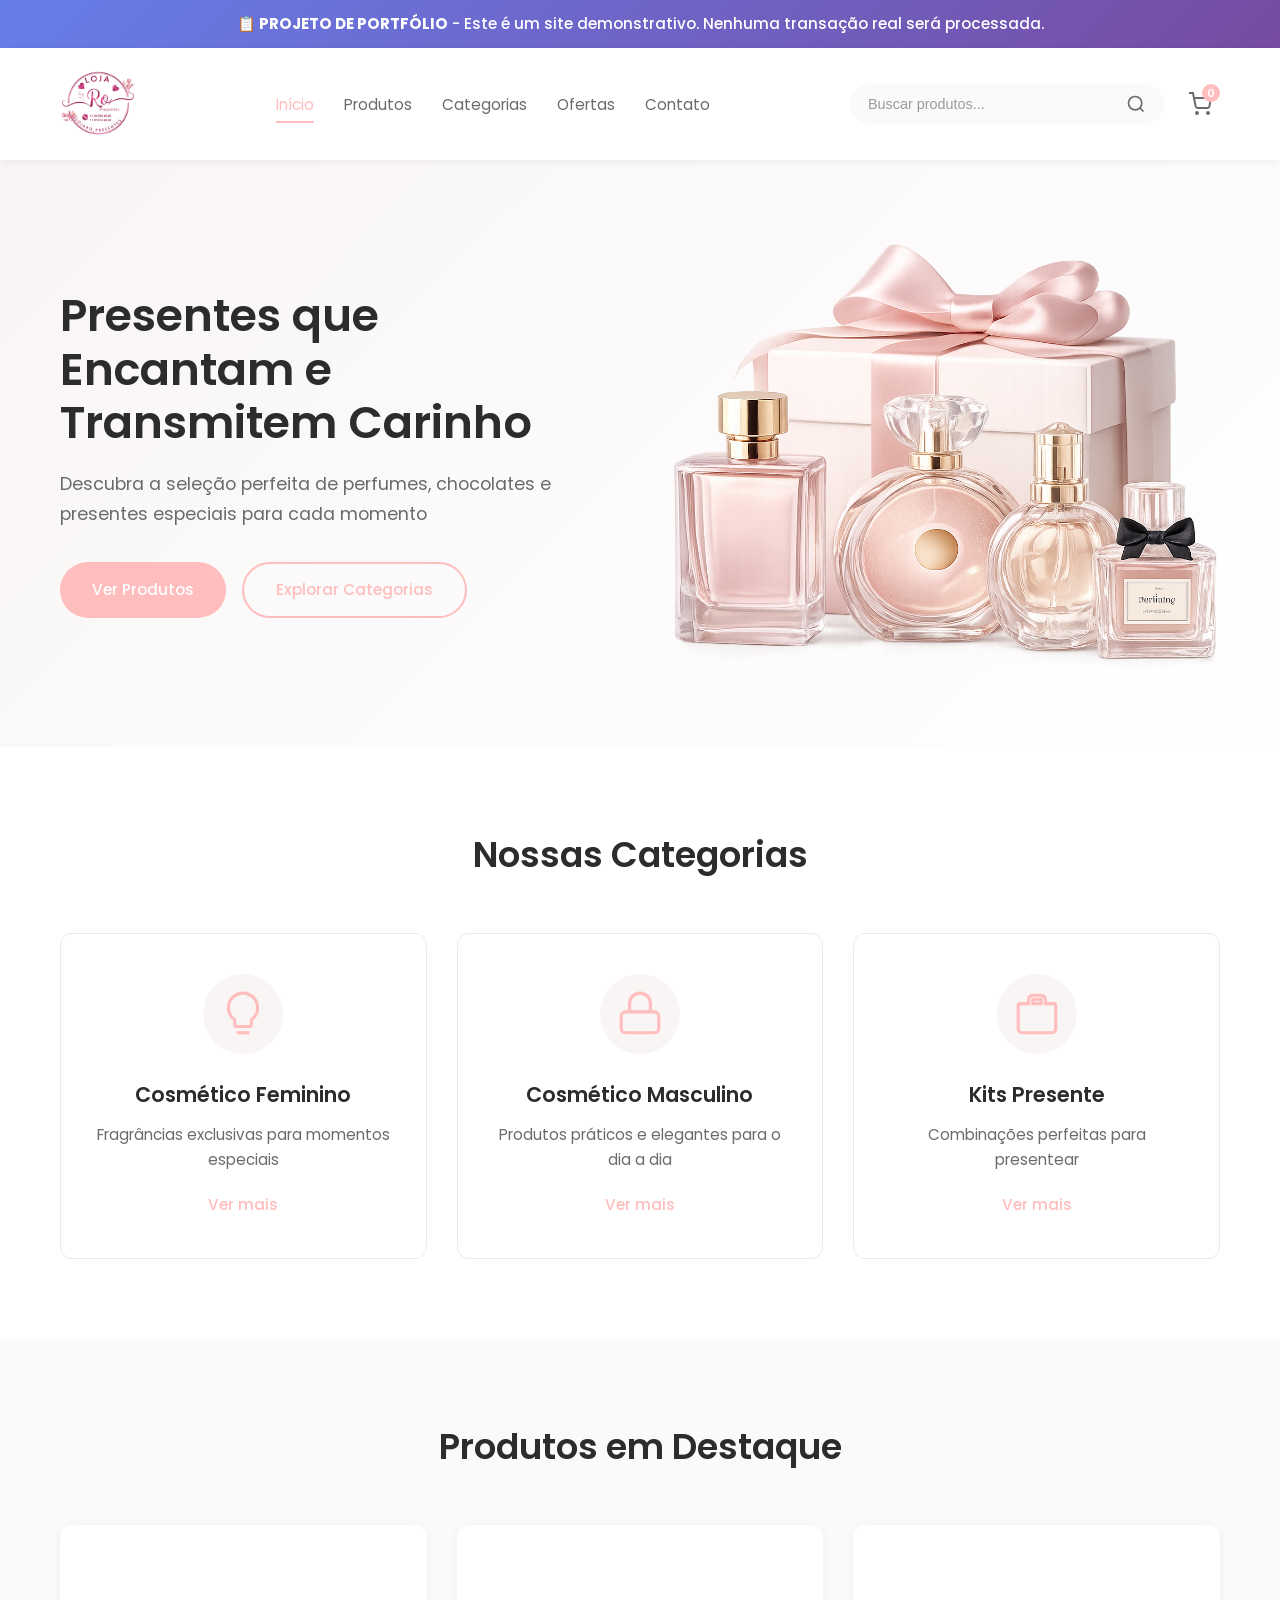
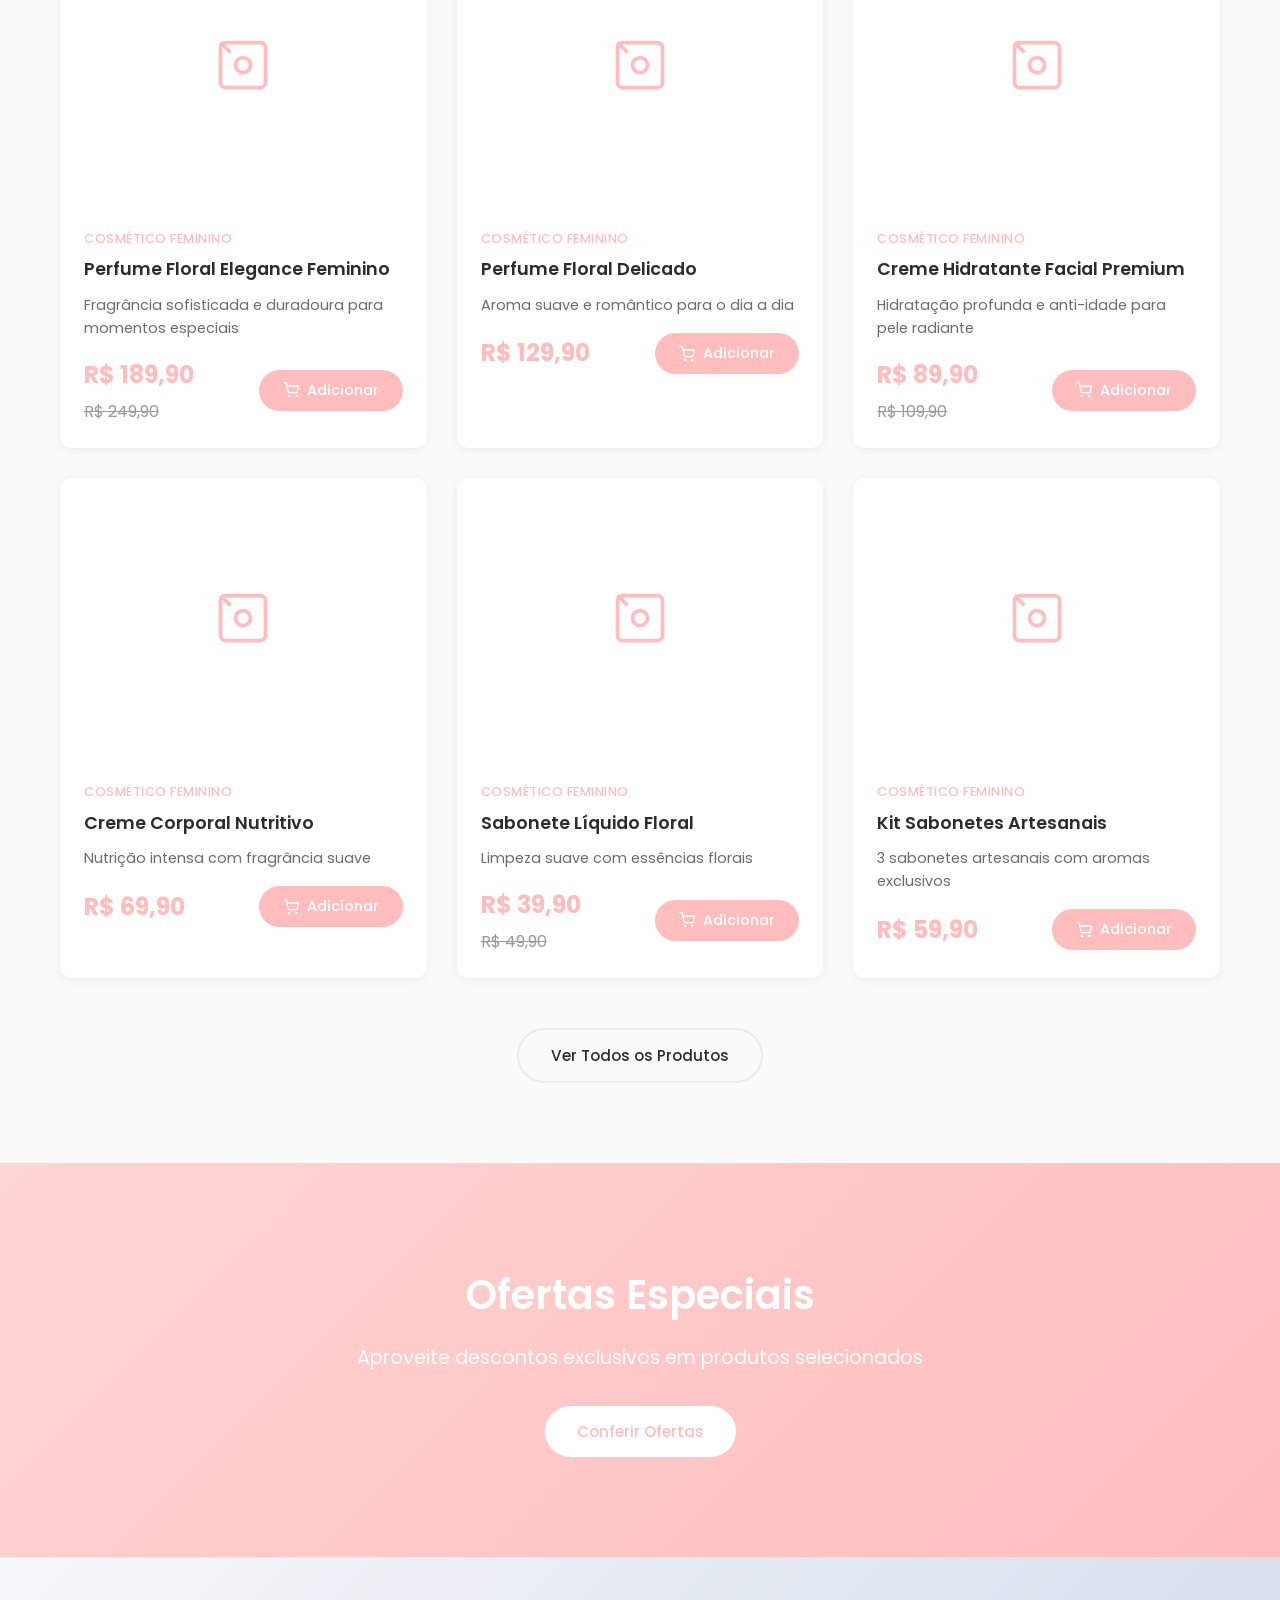
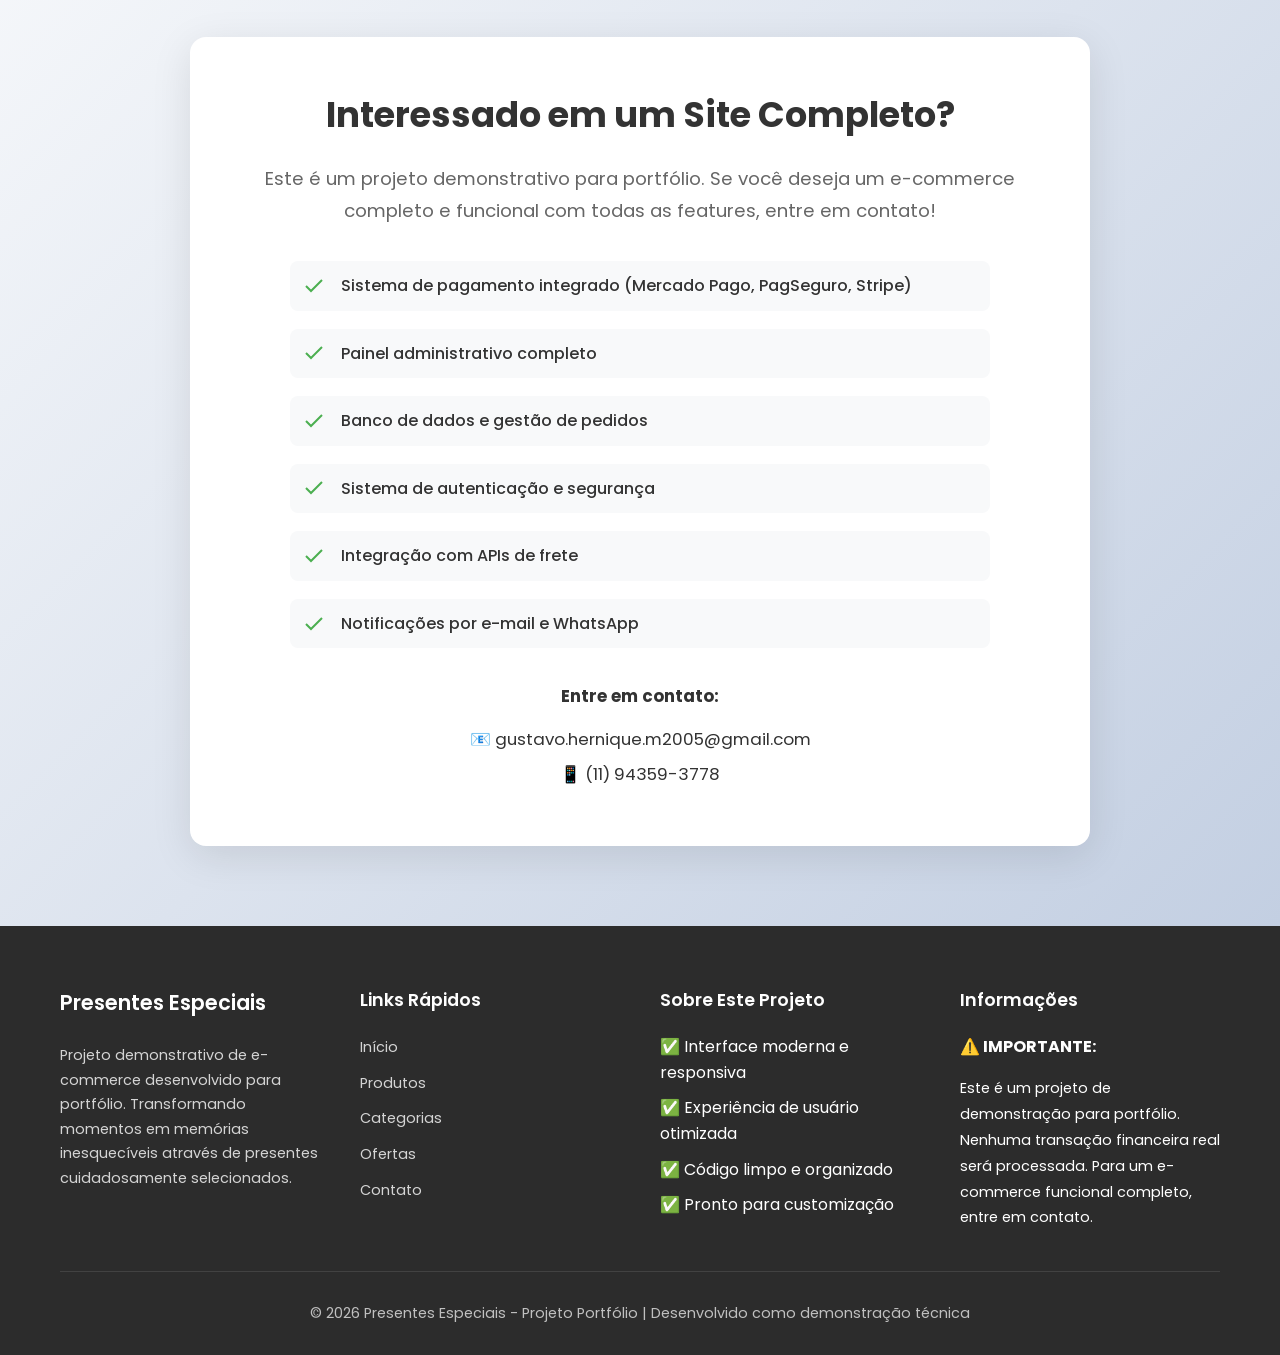
==== index.html @ d803a7ed "Initial commit: Loja Oficial Portfolio - E-commerce completo com produtos de cosméticos" ====
﻿<!DOCTYPE html>
<html lang="pt-BR">
<head>
    <meta charset="UTF-8">
    <meta name="viewport" content="width=device-width, initial-scale=1.0">
    <meta name="description" content="Loja virtual de presentes especiais - Perfumes, chocolates, Tupperware e muito mais - PROJETO DE PORTFÓLIO">
    <title>Presentes Especiais - Carinho em cada detalhe | PROJETO PORTFÓLIO</title>
    <link rel="stylesheet" href="css/styles.css">
    <link rel="preconnect" href="https://fonts.googleapis.com">
    <link rel="preconnect" href="https://fonts.gstatic.com" crossorigin>
    <link href="https://fonts.googleapis.com/css2?family=Poppins:wght@300;400;500;600;700&display=swap" rel="stylesheet">
</head>
<body>
    <!-- Banner de Portfólio -->
    <div class="portfolio-banner">
        <div class="container">
            <p>
                <strong>📋 PROJETO DE PORTFÓLIO</strong> - Este é um site demonstrativo. Nenhuma transação real será processada.
            </p>
        </div>
    </div>

    <!-- Header -->
    <header class="header">
        <div class="container">
            <div class="header-content">
                <div class="logo">
                    <a href="index.html">
                        <img src="img/Logoroofc (1).png" alt="Logo Presentes Especiais" class="header-logo">
                    </a>
                </div>
                
                <nav class="nav-menu" id="navMenu">
                    <ul class="nav-list">
                        <li><a href="index.html" class="nav-link active">Início</a></li>
                        <li><a href="pages/produtos.html" class="nav-link">Produtos</a></li>
                        <li><a href="pages/categorias.html" class="nav-link">Categorias</a></li>
                        <li><a href="pages/ofertas.html" class="nav-link">Ofertas</a></li>
                        <li><a href="pages/contato.html" class="nav-link">Contato</a></li>
                    </ul>
                </nav>

                <div class="header-actions">
                    <div class="search-box">
                        <input type="text" placeholder="Buscar produtos..." class="search-input" id="searchInput">
                        <button class="search-btn">
                            <svg width="20" height="20" viewBox="0 0 24 24" fill="none" stroke="currentColor" stroke-width="2">
                                <circle cx="11" cy="11" r="8"></circle>
                                <path d="m21 21-4.35-4.35"></path>
                            </svg>
                        </button>
                    </div>
                    
                    <button class="cart-btn" id="cartBtn">
                        <svg width="24" height="24" viewBox="0 0 24 24" fill="none" stroke="currentColor" stroke-width="2">
                            <circle cx="9" cy="21" r="1"></circle>
                            <circle cx="20" cy="21" r="1"></circle>
                            <path d="M1 1h4l2.68 13.39a2 2 0 0 0 2 1.61h9.72a2 2 0 0 0 2-1.61L23 6H6"></path>
                        </svg>
                        <span class="cart-count" id="cartCount">0</span>
                    </button>

                    <button class="mobile-menu-btn" id="mobileMenuBtn">
                        <span></span>
                        <span></span>
                        <span></span>
                    </button>
                </div>
            </div>
        </div>
    </header>

    <!-- Hero Section -->
    <section class="hero">
        <div class="container">
            <div class="hero-content">
                <div class="hero-text">
                    <h2 class="hero-title">Presentes que Encantam e Transmitem Carinho</h2>
                    <p class="hero-subtitle">Descubra a seleção perfeita de perfumes, chocolates e presentes especiais para cada momento</p>
                    <div class="hero-buttons">
                        <a href="#produtos" class="btn btn-primary">Ver Produtos</a>
                        <a href="#categorias" class="btn btn-secondary">Explorar Categorias</a>
                    </div>
                </div>
                <div class="hero-image">
                    <img src="img/logomadinha.png" alt="Presentes Especiais" class="hero-img">
                </div>
            </div>
        </div>
    </section>

    <!-- Categories Section -->
    <section class="categories" id="categorias">
        <div class="container">
            <h2 class="section-title">Nossas Categorias</h2>
            <div class="categories-grid">
                <div class="category-card">
                    <div class="category-icon">
                        <svg width="50" height="50" viewBox="0 0 24 24" fill="none" stroke="#ffbdbd" stroke-width="1.5">
                            <path d="M12 2a7 7 0 0 0-7 7c0 2.38 1.19 4.47 3 5.74V17a1 1 0 0 0 1 1h6a1 1 0 0 0 1-1v-2.26c1.81-1.27 3-3.36 3-5.74a7 7 0 0 0-7-7z"></path>
                            <path d="M9 21h6"></path>
                        </svg>
                    </div>
                    <h3 class="category-title">Cosmético Feminino</h3>
                    <p class="category-description">Fragrâncias exclusivas para momentos especiais</p>
                    <button class="category-link" onclick="window.location.href='pages/cosmetico-feminino.html'; return false;" style="cursor:pointer;" onmouseover="this.style.transform='translateY(-2px)'" onmouseout="this.style.transform='translateY(0)'"({behavior:'smooth'})">Ver mais</button>
                </div>

                <div class="category-card">
                    <div class="category-icon">
                        <svg width="50" height="50" viewBox="0 0 24 24" fill="none" stroke="#ffbdbd" stroke-width="1.5">
                            <rect x="3" y="11" width="18" height="10" rx="2"></rect>
                            <path d="M7 11V7a5 5 0 0 1 10 0v4"></path>
                        </svg>
                    </div>
                    <h3 class="category-title">Cosmético Masculino</h3>
                    <p class="category-description">Produtos práticos e elegantes para o dia a dia</p>
                    <button class="category-link" onclick="window.location.href='pages/cosmetico-masculino.html'; return false;" style="cursor:pointer;" onmouseover="this.style.transform='translateY(-2px)'" onmouseout="this.style.transform='translateY(0)'"({behavior:'smooth'})">Ver mais</button>
                </div>

                <div class="category-card">
                    <div class="category-icon">
                        <svg width="50" height="50" viewBox="0 0 24 24" fill="none" stroke="#ffbdbd" stroke-width="1.5">
                            <path d="M20 7h-4V5a2 2 0 0 0-2-2h-4a2 2 0 0 0-2 2v2H4a1 1 0 0 0-1 1v11a2 2 0 0 0 2 2h14a2 2 0 0 0 2-2V8a1 1 0 0 0-1-1z"></path>
                            <path d="M10 5h4v2h-4V5z"></path>
                        </svg>
                    </div>
                    <h3 class="category-title">Kits Presente</h3>
                    <p class="category-description">Combinações perfeitas para presentear</p>
                    <button class="category-link" onclick="window.location.href='pages/produtos.html'; return false;" style="cursor:pointer;" onmouseover="this.style.transform='translateY(-2px)'" onmouseout="this.style.transform='translateY(0)'"({behavior:'smooth'})">Ver mais</button>
                </div>
            </div>
        </div>
    </section>

    <!-- Featured Products Section -->
    <section class="featured-products" id="produtos">
        <div class="container">
            <h2 class="section-title">Produtos em Destaque</h2>
            <div class="products-grid" id="featuredProducts">
                <!-- Products will be loaded dynamically -->
            </div>
            <div class="view-all-container">
                <button class="btn btn-outline" onclick="window.location.href='pages/produtos.html'">Ver Todos os Produtos</button>
            </div>
        </div>
    </section>

    <!-- Banner Section -->
    <section class="banner-section" id="ofertas">
        <div class="container">
            <div class="banner-content">
                <h2 class="banner-title">Ofertas Especiais</h2>
                <p class="banner-text">Aproveite descontos exclusivos em produtos selecionados</p>
                <button class="btn btn-primary" onclick="window.location.href='pages/ofertas.html'">Conferir Ofertas</button>
            </div>
        </div>
    </section>

    <!-- Contact/Portfolio Section -->
    <section class="contact-portfolio-section" id="contato">
        <div class="container">
            <div class="portfolio-info-box">
                <h2>Interessado em um Site Completo?</h2>
                <p>Este é um projeto demonstrativo para portfólio. Se você deseja um e-commerce completo e funcional com todas as features, entre em contato!</p>
                
                <div class="features-list">
                    <div class="feature-item">
                        <svg width="24" height="24" viewBox="0 0 24 24" fill="none" stroke="#4caf50" stroke-width="2">
                            <path d="M20 6 9 17l-5-5"></path>
                        </svg>
                        <span>Sistema de pagamento integrado (Mercado Pago, PagSeguro, Stripe)</span>
                    </div>
                    <div class="feature-item">
                        <svg width="24" height="24" viewBox="0 0 24 24" fill="none" stroke="#4caf50" stroke-width="2">
                            <path d="M20 6 9 17l-5-5"></path>
                        </svg>
                        <span>Painel administrativo completo</span>
                    </div>
                    <div class="feature-item">
                        <svg width="24" height="24" viewBox="0 0 24 24" fill="none" stroke="#4caf50" stroke-width="2">
                            <path d="M20 6 9 17l-5-5"></path>
                        </svg>
                        <span>Banco de dados e gestão de pedidos</span>
                    </div>
                    <div class="feature-item">
                        <svg width="24" height="24" viewBox="0 0 24 24" fill="none" stroke="#4caf50" stroke-width="2">
                            <path d="M20 6 9 17l-5-5"></path>
                        </svg>
                        <span>Sistema de autenticação e segurança</span>
                    </div>
                    <div class="feature-item">
                        <svg width="24" height="24" viewBox="0 0 24 24" fill="none" stroke="#4caf50" stroke-width="2">
                            <path d="M20 6 9 17l-5-5"></path>
                        </svg>
                        <span>Integração com APIs de frete</span>
                    </div>
                    <div class="feature-item">
                        <svg width="24" height="24" viewBox="0 0 24 24" fill="none" stroke="#4caf50" stroke-width="2">
                            <path d="M20 6 9 17l-5-5"></path>
                        </svg>
                        <span>Notificações por e-mail e WhatsApp</span>
                    </div>
                </div>

                <div class="cta-buttons">
                    <p><strong>Entre em contato:</strong></p>
                    <p style="margin-top: 16px;">📧 gustavo.hernique.m2005@gmail.com</p>
                    <p>📱 (11) 94359-3778</p>
                </div>
            </div>
        </div>
    </section>

    <!-- Footer -->
    <footer class="footer">
        <div class="container">
            <div class="footer-content">
                <div class="footer-section">
                    <h3 class="footer-title">Presentes Especiais</h3>
                    <p class="footer-text">Projeto demonstrativo de e-commerce desenvolvido para portfólio. Transformando momentos em memórias inesquecíveis através de presentes cuidadosamente selecionados.</p>
                </div>

                <div class="footer-section">
                    <h4 class="footer-subtitle">Links Rápidos</h4>
                    <ul class="footer-links">
                        <li><a href="index.html">Início</a></li>
                        <li><a href="pages/produtos.html">Produtos</a></li>
                        <li><a href="pages/categorias.html">Categorias</a></li>
                        <li><a href="pages/ofertas.html">Ofertas</a></li>
                        <li><a href="pages/contato.html">Contato</a></li>
                    </ul>
                </div>

                <div class="footer-section">
                    <h4 class="footer-subtitle">Sobre Este Projeto</h4>
                    <ul class="footer-links">
                        <li>✅ Interface moderna e responsiva</li>
                        <li>✅ Experiência de usuário otimizada</li>
                        <li>✅ Código limpo e organizado</li>
                        <li>✅ Pronto para customização</li>
                    </ul>
                </div>

                <div class="footer-section">
                    <h4 class="footer-subtitle">Informações</h4>
                    <p><strong>⚠️ IMPORTANTE:</strong></p>
                    <p style="font-size: 0.9rem; line-height: 1.8;">
                        Este é um projeto de demonstração para portfólio. 
                        Nenhuma transação financeira real será processada. 
                        Para um e-commerce funcional completo, entre em contato.
                    </p>
                </div>
            </div>

            <div class="footer-bottom">
                <p>&copy; 2026 Presentes Especiais - Projeto Portfólio | Desenvolvido como demonstração técnica</p>
            </div>
        </div>
    </footer>

    <!-- Cart Modal -->
    <div class="cart-modal" id="cartModal">
        <div class="cart-modal-content">
            <div class="cart-modal-header">
                <h3>Carrinho de Compras</h3>
                <button class="close-modal" id="closeCartModal">
                    <svg width="24" height="24" viewBox="0 0 24 24" fill="none" stroke="currentColor" stroke-width="2">
                        <line x1="18" y1="6" x2="6" y2="18"></line>
                        <line x1="6" y1="6" x2="18" y2="18"></line>
                    </svg>
                </button>
            </div>
            <div class="cart-modal-body" id="cartItems">
                <p class="empty-cart">Seu carrinho está vazio</p>
            </div>
            <div class="cart-modal-footer">
                <div class="cart-total">
                    <span>Total:</span>
                    <span id="cartTotal">R$ 0,00</span>
                </div>
                <button class="btn btn-primary btn-block" id="finalizarCompraBtn" onclick="openDemoCheckoutModal()">Finalizar Compra</button>
                <p style="font-size: 0.85rem; color: #999; text-align: center; margin-top: 8px;">💡 Este é um carrinho demonstrativo</p>
            </div>
        </div>
    </div>

    <!-- Demo Checkout Modal -->
    <div class="demo-checkout-modal" id="demoCheckoutModal">
        <div class="demo-checkout-content">
            <button class="close-modal" onclick="closeDemoCheckoutModal()">
                <svg width="24" height="24" viewBox="0 0 24 24" fill="none" stroke="currentColor" stroke-width="2">
                    <line x1="18" y1="6" x2="6" y2="18"></line>
                    <line x1="6" y1="6" x2="18" y2="18"></line>
                </svg>
            </button>
            
            <div class="demo-checkout-body">
                <div class="demo-icon">
                    <svg width="60" height="60" viewBox="0 0 24 24" fill="none" stroke="#ff9800" stroke-width="2">
                        <circle cx="12" cy="12" r="10"></circle>
                        <path d="M12 8v4M12 16h.01"></path>
                    </svg>
                </div>
                <h3>Versão Demonstrativa</h3>
                <p>
                    Esta é uma versão de <strong>portfólio</strong> e não processa pagamentos reais.
                    Você pode navegar e simular compras, mas nenhuma transação financeira será realizada.
                </p>
                <div class="demo-features-box">
                    <h4>Em um site completo, você teria:</h4>
                    <ul>
                        <li>✅ Integração com gateways de pagamento</li>
                        <li>✅ Processamento seguro de transações</li>
                        <li>✅ Confirmação por e-mail e WhatsApp</li>
                        <li>✅ Rastreamento de pedidos em tempo real</li>
                        <li>✅ Painel administrativo para gestão</li>
                        <li>✅ Sistema de cupons e descontos</li>
                    </ul>
                </div>
                <div class="demo-cta-buttons">
                    <p><strong>Interessado em ter um e-commerce assim?</strong></p>
                    <button class="btn btn-primary" onclick="enviarPedidoWhatsApp()">💬 Solicitar Orçamento</button>
                    <button class="btn btn-outline" onclick="closeDemoCheckoutModal()">Voltar à Loja</button>
                </div>
            </div>
        </div>
    </div>

    <script src="js/script.js"></script>
</body>
</html>
---- css/styles.css ----
/* ===================================
   RESET & BASE STYLES
   =================================== */

* {
    margin: 0;
    padding: 0;
    box-sizing: border-box;
}

:root {
    --primary-color: #ffbdbd;
    --primary-light: #ffd4d4;
    --primary-dark: #ffaaaa;
    --text-primary: #2c2c2c;
    --text-secondary: #6b6b6b;
    --text-light: #9a9a9a;
    --bg-white: #ffffff;
    --bg-light: #fafafa;
    --bg-subtle: #f9f5f5;
    --border-color: #ebebeb;
    --shadow-sm: 0 2px 8px rgba(0, 0, 0, 0.06);
    --shadow-md: 0 4px 16px rgba(0, 0, 0, 0.08);
    --shadow-lg: 0 8px 24px rgba(0, 0, 0, 0.1);
    --transition: all 0.3s ease;
    --border-radius: 12px;
    --max-width: 1200px;
}

body {
    font-family: 'Poppins', -apple-system, BlinkMacSystemFont, 'Segoe UI', sans-serif;
    line-height: 1.6;
    color: var(--text-primary);
    background-color: var(--bg-white);
    overflow-x: hidden;
}

img {
    height: auto;
    display: block;
}

a {
    text-decoration: none;
    color: inherit;
    transition: var(--transition);
}

ul {
    list-style: none;
}

button {
    border: none;
    background: none;
    cursor: pointer;
    font-family: inherit;
    transition: var(--transition);
}

.container {
    max-width: var(--max-width);
    margin: 0 auto;
    padding: 0 20px;
}

/* ===================================
   HEADER & NAVIGATION
   =================================== */

.header {
    position: sticky;
    top: 0;
    background: var(--bg-white);
    box-shadow: var(--shadow-sm);
    z-index: 1000;
    padding: 16px 0;
}

.header-content {
    display: flex;
    align-items: center;
    justify-content: space-between;
    gap: 30px;
}

.logo h1 {
    font-size: 1.5rem;
    font-weight: 600;
    color: var(--primary-color);
    white-space: nowrap;
}

.header-logo {
    height: 80px;
    width: auto;
    display: block;
}

.nav-menu {
    flex: 1;
}

.nav-list {
    display: flex;
    align-items: center;
    gap: 30px;
    justify-content: center;
}

.nav-link {
    color: var(--text-secondary);
    font-size: 0.95rem;
    font-weight: 400;
    padding: 8px 0;
    position: relative;
}

.nav-link::after {
    content: '';
    position: absolute;
    bottom: 0;
    left: 0;
    width: 0;
    height: 2px;
    background: var(--primary-color);
    transition: width 0.3s ease;
}

.nav-link:hover,
.nav-link.active {
    color: var(--primary-color);
}

.nav-link:hover::after,
.nav-link.active::after {
    width: 100%;
}

.header-actions {
    display: flex;
    align-items: center;
    gap: 16px;
}

.search-box {
    position: relative;
    display: flex;
    align-items: center;
    background: var(--bg-light);
    border-radius: 24px;
    padding: 8px 16px;
    gap: 8px;
    transition: var(--transition);
    border: 2px solid transparent;
}

.search-box:focus-within {
    background: var(--bg-white);
    border-color: var(--primary-color);
    box-shadow: 0 4px 12px rgba(255, 189, 189, 0.2);
}

.search-input {
    border: none;
    background: transparent;
    outline: none;
    font-size: 0.9rem;
    width: 250px;
    color: var(--text-primary);
}

.search-input::placeholder {
    color: var(--text-light);
}

.search-btn {
    color: var(--text-secondary);
    display: flex;
    align-items: center;
    justify-content: center;
    cursor: pointer;
    transition: var(--transition);
}

.search-btn:hover {
    color: var(--primary-color);
    transform: scale(1.1);
}

.search-results {
    position: absolute;
    top: calc(100% + 8px);
    left: 0;
    right: 0;
    background: var(--bg-white);
    border-radius: 12px;
    box-shadow: var(--shadow-lg);
    max-height: 400px;
    overflow-y: auto;
    z-index: 1000;
    display: none;
}

.search-results.active {
    display: block;
}

.search-result-item {
    display: flex;
    align-items: center;
    gap: 12px;
    padding: 12px 16px;
    cursor: pointer;
    transition: var(--transition);
    border-bottom: 1px solid var(--border-color);
}

.search-result-item:last-child {
    border-bottom: none;
}

.search-result-item:hover {
    background: var(--bg-light);
}

.search-result-image {
    width: 50px;
    height: 50px;
    object-fit: contain;
    background: var(--bg-subtle);
    border-radius: 8px;
    padding: 4px;
    flex-shrink: 0;
}

.search-result-info {
    flex: 1;
}

.search-result-name {
    font-weight: 600;
    color: var(--text-primary);
    font-size: 0.9rem;
    margin-bottom: 4px;
}

.search-result-category {
    font-size: 0.8rem;
    color: var(--text-light);
}

.search-result-price {
    font-weight: 600;
    color: var(--primary-color);
    font-size: 0.9rem;
}

.search-no-results {
    padding: 24px;
    text-align: center;
    color: var(--text-light);
}

.cart-btn {
    position: relative;
    color: var(--text-secondary);
    display: flex;
    align-items: center;
    justify-content: center;
    padding: 8px;
}

.cart-btn:hover {
    color: var(--primary-color);
}

.cart-count {
    position: absolute;
    top: 0;
    right: 0;
    background: var(--primary-color);
    color: white;
    font-size: 0.7rem;
    width: 18px;
    height: 18px;
    border-radius: 50%;
    display: flex;
    align-items: center;
    justify-content: center;
    font-weight: 600;
}

.mobile-menu-btn {
    display: none;
    flex-direction: column;
    gap: 4px;
    padding: 8px;
}

.mobile-menu-btn span {
    width: 24px;
    height: 2px;
    background: var(--text-primary);
    border-radius: 2px;
    transition: var(--transition);
}

/* ===================================
   HERO SECTION
   =================================== */

.hero {
    padding: 80px 0;
    background: linear-gradient(135deg, var(--bg-subtle) 0%, var(--bg-white) 100%);
}

.hero-content {
    display: grid;
    grid-template-columns: 1fr 1fr;
    gap: 60px;
    align-items: center;
}

.hero-text {
    max-width: 540px;
}

.hero-title {
    font-size: 2.8rem;
    font-weight: 600;
    color: var(--text-primary);
    line-height: 1.2;
    margin-bottom: 20px;
}

.hero-subtitle {
    font-size: 1.1rem;
    color: var(--text-secondary);
    margin-bottom: 32px;
    line-height: 1.7;
}

.hero-buttons {
    display: flex;
    gap: 16px;
    flex-wrap: wrap;
}

.hero-image {
    display: flex;
    align-items: center;
    justify-content: center;
}

.hero-img {
    width: 550px;
    min-width: 550px;
    height: auto;
}


/* ===================================
   BUTTONS
   =================================== */

.btn {
    display: inline-flex;
    align-items: center;
    justify-content: center;
    padding: 14px 32px;
    border-radius: 28px;
    font-size: 0.95rem;
    font-weight: 500;
    transition: var(--transition);
    cursor: pointer;
    white-space: nowrap;
    border: none;
    outline: none;
}

.btn:active {
    transform: scale(0.98);
}

.btn-primary {
    background: var(--primary-color);
    color: white;
}

.btn-primary:hover {
    background: var(--primary-dark);
    transform: translateY(-2px);
    box-shadow: var(--shadow-md);
}

.btn-primary:active {
    transform: translateY(0) scale(0.98);
}

.btn-secondary {
    background: transparent;
    color: var(--primary-color);
    border: 2px solid var(--primary-color);
}

.btn-secondary:hover {
    background: var(--primary-color);
    color: white;
}

.btn-secondary:active {
    transform: scale(0.98);
}

.btn-outline {
    background: transparent;
    color: var(--text-primary);
    border: 2px solid var(--border-color);
}

.btn-outline:hover {
    border-color: var(--primary-color);
    color: var(--primary-color);
}

.btn-block {
    width: 100%;
}

/* ===================================
   CATEGORIES SECTION
   =================================== */

.categories {
    padding: 80px 0;
    background: var(--bg-white);
}

.section-title {
    font-size: 2.2rem;
    font-weight: 600;
    text-align: center;
    color: var(--text-primary);
    margin-bottom: 50px;
}

.categories-grid {
    display: grid;
    grid-template-columns: repeat(auto-fit, minmax(260px, 1fr));
    gap: 30px;
}

.category-card {
    background: var(--bg-white);
    border: 1px solid var(--border-color);
    border-radius: var(--border-radius);
    padding: 40px 30px;
    text-align: center;
    transition: var(--transition);
}

.category-card:hover {
    transform: translateY(-8px);
    box-shadow: var(--shadow-lg);
    border-color: var(--primary-light);
}

.category-icon {
    width: 80px;
    height: 80px;
    margin: 0 auto 24px;
    display: flex;
    align-items: center;
    justify-content: center;
    background: var(--bg-subtle);
    border-radius: 50%;
}

.category-title {
    font-size: 1.3rem;
    font-weight: 600;
    color: var(--text-primary);
    margin-bottom: 12px;
}

.category-description {
    font-size: 0.95rem;
    color: var(--text-secondary);
    margin-bottom: 20px;
    line-height: 1.6;
}

.category-link {
    color: var(--primary-color);
    font-weight: 500;
    font-size: 0.95rem;
}

.category-link:hover {
    text-decoration: underline;
}

/* ===================================
   PRODUCTS SECTION
   =================================== */

.featured-products {
    padding: 80px 0;
    background: var(--bg-light);
}

.products-grid {
    display: grid;
    grid-template-columns: repeat(auto-fill, minmax(280px, 1fr));
    gap: 30px;
    margin-bottom: 50px;
}

.product-card {
    background: var(--bg-white);
    border-radius: var(--border-radius);
    overflow: hidden;
    box-shadow: var(--shadow-sm);
    transition: var(--transition);
    display: flex;
    flex-direction: column;
}

.product-card:hover {
    transform: translateY(-8px);
    box-shadow: var(--shadow-lg);
}

.product-image {
    width: 100%;
    height: 280px;
    background: #ffffff;
    display: flex;
    align-items: center;
    justify-content: center;
    overflow: hidden;
    padding: 15px;
}

.product-image img {
    width: 100%;
    height: 100%;
    object-fit: contain;
}

.product-placeholder {
    width: 80px;
    height: 80px;
    display: flex;
    align-items: center;
    justify-content: center;
}

.product-info {
    padding: 24px;
    flex: 1;
    display: flex;
    flex-direction: column;
}

.product-category {
    font-size: 0.8rem;
    color: var(--primary-color);
    font-weight: 500;
    text-transform: uppercase;
    letter-spacing: 0.5px;
    margin-bottom: 8px;
}

.product-name {
    font-size: 1.1rem;
    font-weight: 600;
    color: var(--text-primary);
    margin-bottom: 12px;
    line-height: 1.4;
}

.product-description {
    font-size: 0.9rem;
    color: var(--text-secondary);
    margin-bottom: 16px;
    line-height: 1.6;
    flex: 1;
}

.product-footer {
    display: flex;
    align-items: center;
    justify-content: space-between;
    gap: 16px;
}

.product-price {
    font-size: 1.5rem;
    font-weight: 700;
    color: var(--primary-color);
}

.product-old-price {
    font-size: 1rem;
    color: var(--text-light);
    text-decoration: line-through;
    margin-top: 4px;
}

.add-to-cart-btn {
    padding: 10px 24px;
    background: var(--primary-color);
    color: white;
    border: none;
    border-radius: 24px;
    font-size: 0.9rem;
    font-weight: 500;
    cursor: pointer;
    transition: var(--transition);
    display: flex;
    align-items: center;
    gap: 8px;
    justify-content: center;
    white-space: nowrap;
    z-index: 10;
    position: relative;
}

.add-to-cart-btn svg {
    flex-shrink: 0;
}

.add-to-cart-btn:hover {
    background: var(--primary-dark);
    transform: scale(1.05);
}

.add-to-cart-btn:active {
    transform: scale(0.98);
}

.view-all-container {
    text-align: center;
}

.no-products {
    text-align: center;
    padding: 60px 20px;
    color: var(--text-secondary);
    font-size: 1.1rem;
}

/* ===================================
   FILTERS SECTION
   =================================== */

.filters-section {
    padding: 40px 0;
    background: var(--bg-white);
    border-bottom: 1px solid var(--border-color);
}

/* ===================================
   BANNER SECTION
   =================================== */

.banner-section {
    padding: 100px 0;
    background: linear-gradient(135deg, var(--primary-light) 0%, var(--primary-color) 100%);
    text-align: center;
}

.banner-content {
    max-width: 600px;
    margin: 0 auto;
}

.banner-title {
    font-size: 2.5rem;
    font-weight: 600;
    color: white;
    margin-bottom: 16px;
}

.banner-text {
    font-size: 1.2rem;
    color: white;
    opacity: 0.95;
    margin-bottom: 32px;
}

.banner-section .btn-primary {
    background: white;
    color: var(--primary-color);
}

.banner-section .btn-primary:hover {
    background: var(--bg-light);
}

/* ===================================
   FOOTER
   =================================== */

.footer {
    background: var(--text-primary);
    color: white;
    padding: 60px 0 30px;
}

.footer-content {
    display: grid;
    grid-template-columns: repeat(auto-fit, minmax(250px, 1fr));
    gap: 40px;
    margin-bottom: 40px;
}

.footer-section {
    display: flex;
    flex-direction: column;
    gap: 16px;
}

.footer-title {
    font-size: 1.3rem;
    font-weight: 600;
    margin-bottom: 8px;
}

.footer-subtitle {
    font-size: 1.1rem;
    font-weight: 600;
    margin-bottom: 4px;
}

.footer-text {
    color: rgba(255, 255, 255, 0.8);
    font-size: 0.9rem;
    line-height: 1.7;
}

.footer-links {
    display: flex;
    flex-direction: column;
    gap: 10px;
}

.footer-links a,
.footer-contact li {
    color: rgba(255, 255, 255, 0.8);
    font-size: 0.9rem;
    transition: var(--transition);
}

.footer-links a:hover {
    color: var(--primary-light);
    padding-left: 4px;
}

.footer-contact {
    display: flex;
    flex-direction: column;
    gap: 12px;
}

.footer-bottom {
    text-align: center;
    padding-top: 30px;
    border-top: 1px solid rgba(255, 255, 255, 0.1);
}

.footer-bottom p {
    color: rgba(255, 255, 255, 0.7);
    font-size: 0.9rem;
}

/* ===================================
   CART MODAL
   =================================== */

.cart-modal {
    display: none;
    position: fixed;
    top: 0;
    right: 0;
    width: 100%;
    height: 100%;
    background: rgba(0, 0, 0, 0.5);
    z-index: 2000;
    animation: fadeIn 0.3s ease;
}

.cart-modal.active {
    display: block;
}

@keyframes fadeIn {
    from {
        opacity: 0;
    }
    to {
        opacity: 1;
    }
}

.cart-modal-content {
    position: absolute;
    top: 0;
    right: 0;
    width: 100%;
    max-width: 450px;
    height: 100%;
    background: var(--bg-white);
    box-shadow: var(--shadow-lg);
    display: flex;
    flex-direction: column;
    animation: slideIn 0.3s ease;
}

@keyframes slideIn {
    from {
        transform: translateX(100%);
    }
    to {
        transform: translateX(0);
    }
}

.cart-modal-header {
    display: flex;
    align-items: center;
    justify-content: space-between;
    padding: 24px;
    border-bottom: 1px solid var(--border-color);
}

.cart-modal-header h3 {
    font-size: 1.5rem;
    font-weight: 600;
    color: var(--text-primary);
}

.close-modal {
    color: var(--text-secondary);
    padding: 8px;
    display: flex;
    align-items: center;
    justify-content: center;
}

.close-modal:hover {
    color: var(--text-primary);
}

.cart-modal-body {
    flex: 1;
    padding: 24px;
    overflow-y: auto;
}

.empty-cart {
    text-align: center;
    color: var(--text-secondary);
    padding: 40px 0;
}

.cart-item {
    display: flex;
    gap: 16px;
    padding: 16px;
    background: var(--bg-light);
    border-radius: var(--border-radius);
    margin-bottom: 16px;
}

.cart-item-image {
    width: 80px;
    height: 80px;
    background: var(--bg-subtle);
    border-radius: 8px;
    flex-shrink: 0;
    display: flex;
    align-items: center;
    justify-content: center;
    overflow: hidden;
}

.cart-item-image img {
    width: 100%;
    height: 100%;
    object-fit: contain;
    padding: 8px;
}

.cart-item-info {
    flex: 1;
}

.cart-item-name {
    font-weight: 600;
    margin-bottom: 8px;
    color: var(--text-primary);
}

.cart-item-price {
    color: var(--primary-color);
    font-weight: 600;
}

.cart-item-quantity {
    display: flex;
    align-items: center;
    gap: 8px;
    margin-top: 8px;
}

.quantity-btn {
    width: 28px;
    height: 28px;
    background: white;
    border: 1px solid var(--border-color);
    border-radius: 6px;
    display: flex;
    align-items: center;
    justify-content: center;
    font-weight: 600;
    color: var(--text-primary);
}

.quantity-btn:hover {
    border-color: var(--primary-color);
    color: var(--primary-color);
}

.cart-item-remove {
    align-self: flex-start;
    color: var(--text-light);
    padding: 4px;
}

.cart-item-remove:hover {
    color: #ff6b6b;
}

.cart-modal-footer {
    padding: 24px;
    border-top: 1px solid var(--border-color);
}

.cart-total {
    display: flex;
    justify-content: space-between;
    align-items: center;
    margin-bottom: 20px;
    font-size: 1.3rem;
    font-weight: 600;
}

#cartTotal {
    color: var(--primary-color);
}

/* ===================================
   RESPONSIVE DESIGN
   =================================== */

@media (max-width: 968px) {
    .nav-menu {
        position: absolute;
        top: 100%;
        left: 0;
        right: 0;
        background: var(--bg-white);
        box-shadow: var(--shadow-md);
        padding: 20px;
        display: none;
    }

    .nav-menu.active {
        display: block;
    }

    .nav-list {
        flex-direction: column;
        align-items: flex-start;
        gap: 16px;
    }

    .mobile-menu-btn {
        display: flex;
    }

    .mobile-menu-btn.active span:nth-child(1) {
        transform: rotate(45deg) translate(5px, 5px);
    }

    .mobile-menu-btn.active span:nth-child(2) {
        opacity: 0;
    }

    .mobile-menu-btn.active span:nth-child(3) {
        transform: rotate(-45deg) translate(7px, -7px);
    }

    .search-box {
        width: 100%;
        max-width: 100%;
    }

    .search-input {
        width: 100%;
        flex: 1;
    }
    
    .search-results {
        left: 0;
        right: 0;
    }

    .hero-content {
        grid-template-columns: 1fr;
        gap: 40px;
    }

    .hero-title {
        font-size: 2.2rem;
    }

    .hero-placeholder {
        width: 100%;
        height: 300px;
    }

    .categories-grid {
        grid-template-columns: repeat(auto-fit, minmax(220px, 1fr));
        gap: 20px;
    }

    .products-grid {
        grid-template-columns: repeat(auto-fill, minmax(240px, 1fr));
        gap: 20px;
    }
}

@media (max-width: 640px) {
    .container {
        padding: 0 16px;
    }

    .header {
        padding: 12px 0;
    }

    .logo h1 {
        font-size: 1.2rem;
    }

    .hero {
        padding: 50px 0;
    }

    .hero-title {
        font-size: 1.8rem;
    }

    .hero-subtitle {
        font-size: 1rem;
    }

    .hero-buttons {
        flex-direction: column;
    }

    .btn {
        width: 100%;
    }

    .section-title {
        font-size: 1.8rem;
    }

    .categories,
    .featured-products {
        padding: 50px 0;
    }

    .categories-grid {
        grid-template-columns: 1fr;
    }

    .products-grid {
        grid-template-columns: 1fr;
    }

    .banner-section {
        padding: 60px 0;
    }

    .banner-title {
        font-size: 1.8rem;
    }

    .banner-text {
        font-size: 1rem;
    }

    .footer-content {
        grid-template-columns: 1fr;
        gap: 30px;
    }

    .cart-modal-content {
        max-width: 100%;
    }
}

/* ===================================
   UTILITY CLASSES
   =================================== */

.text-center {
    text-align: center;
}

.mt-1 {
    margin-top: 8px;
}

.mt-2 {
    margin-top: 16px;
}

.mt-3 {
    margin-top: 24px;
}

.mb-1 {
    margin-bottom: 8px;
}

.mb-2 {
    margin-bottom: 16px;
}

.mb-3 {
    margin-bottom: 24px;
}

.hidden {
    display: none;
}

/* ===================================
   PAGE HEADER
   =================================== */

.page-header {
    padding: 80px 0 60px;
    background: linear-gradient(135deg, var(--bg-subtle) 0%, var(--bg-white) 100%);
    text-align: center;
}

.page-title {
    font-size: 2.5rem;
    font-weight: 600;
    color: var(--text-primary);
    margin-bottom: 16px;
}

.page-subtitle {
    font-size: 1.1rem;
    color: var(--text-secondary);
    max-width: 600px;
    margin: 0 auto;
}

/* ===================================
   FILTER SECTION
   =================================== */

.filter-section {
    padding: 40px 0;
    background: var(--bg-white);
    border-bottom: 1px solid var(--border-color);
}

.filter-buttons {
    display: flex;
    gap: 12px;
    justify-content: center;
    flex-wrap: wrap;
}

.filter-btn {
    padding: 10px 24px;
    background: transparent;
    border: 2px solid var(--border-color);
    border-radius: 24px;
    color: var(--text-secondary);
    font-size: 0.95rem;
    font-weight: 500;
    transition: var(--transition);
}

.filter-btn:hover,
.filter-btn.active {
    background: var(--primary-color);
    border-color: var(--primary-color);
    color: white;
}

/* ===================================
   PRODUCTS SECTION (for products page)
   =================================== */

.products-section {
    padding: 60px 0;
    background: var(--bg-light);
}

/* ===================================
   CATEGORIES DETAILED
   =================================== */

.categories-detailed {
    padding: 60px 0;
    background: var(--bg-white);
}

.category-detail {
    margin-bottom: 80px;
    padding: 60px 0;
}

.category-detail:nth-child(even) {
    background: var(--bg-light);
    margin-left: -20px;
    margin-right: -20px;
    padding-left: 20px;
    padding-right: 20px;
}

.category-detail-content {
    display: grid;
    grid-template-columns: 150px 1fr;
    gap: 50px;
    align-items: center;
    max-width: 900px;
    margin: 0 auto;
}

.category-detail-content.reverse {
    grid-template-columns: 1fr 150px;
}

.category-detail-content.reverse .category-detail-icon {
    order: 2;
}

.category-detail-content.reverse .category-detail-text {
    order: 1;
}

.category-detail-icon {
    width: 150px;
    height: 150px;
    background: var(--bg-subtle);
    border-radius: 50%;
    display: flex;
    align-items: center;
    justify-content: center;
    flex-shrink: 0;
}

.category-detail-title {
    font-size: 2rem;
    font-weight: 600;
    color: var(--text-primary);
    margin-bottom: 16px;
}

.category-detail-description {
    font-size: 1.05rem;
    color: var(--text-secondary);
    line-height: 1.8;
    margin-bottom: 24px;
}

/* ===================================
   OFFERS PAGE
   =================================== */

.offers-banner {
    padding: 60px 0;
    background: linear-gradient(135deg, var(--primary-light) 0%, var(--primary-color) 100%);
}

.offer-highlight {
    text-align: center;
    color: white;
}

.offer-badge {
    display: inline-block;
    background: white;
    color: var(--primary-color);
    padding: 8px 24px;
    border-radius: 24px;
    font-weight: 700;
    font-size: 0.9rem;
    margin-bottom: 20px;
    letter-spacing: 1px;
}

.offer-highlight h2 {
    font-size: 2.5rem;
    font-weight: 600;
    margin-bottom: 12px;
}

.offer-highlight p {
    font-size: 1.2rem;
    opacity: 0.95;
}

.discount-badge {
    position: absolute;
    top: 16px;
    right: 16px;
    background: #ff6b6b;
    color: white;
    padding: 6px 12px;
    border-radius: 20px;
    font-size: 0.85rem;
    font-weight: 600;
    z-index: 10;
}

.product-image {
    position: relative;
}

/* ===================================
   CONTACT PAGE
   =================================== */

.contact-section {
    padding: 60px 0;
    background: var(--bg-light);
}

.contact-grid {
    display: grid;
    grid-template-columns: 1fr 1fr;
    gap: 60px;
}

.contact-info-title {
    font-size: 2rem;
    font-weight: 600;
    color: var(--text-primary);
    margin-bottom: 20px;
}

.contact-info-text {
    font-size: 1rem;
    color: var(--text-secondary);
    line-height: 1.7;
    margin-bottom: 40px;
}

.contact-methods {
    display: flex;
    flex-direction: column;
    gap: 32px;
}

.contact-method {
    display: flex;
    gap: 20px;
    align-items: flex-start;
}

.contact-method-icon {
    width: 50px;
    height: 50px;
    background: var(--bg-subtle);
    border-radius: 50%;
    display: flex;
    align-items: center;
    justify-content: center;
    flex-shrink: 0;
}

.contact-method h4 {
    font-size: 1.1rem;
    font-weight: 600;
    color: var(--text-primary);
    margin-bottom: 6px;
}

.contact-method p {
    font-size: 0.95rem;
    color: var(--text-secondary);
    line-height: 1.6;
}

.contact-form-container {
    background: var(--bg-white);
    padding: 40px;
    border-radius: var(--border-radius);
    box-shadow: var(--shadow-sm);
}

.contact-form {
    display: flex;
    flex-direction: column;
    gap: 24px;
}

.form-group {
    display: flex;
    flex-direction: column;
    gap: 8px;
}

.form-group label {
    font-size: 0.95rem;
    font-weight: 500;
    color: var(--text-primary);
}

.form-input,
.form-textarea {
    padding: 12px 16px;
    border: 2px solid var(--border-color);
    border-radius: 8px;
    font-size: 0.95rem;
    font-family: inherit;
    color: var(--text-primary);
    transition: var(--transition);
}

.form-input:focus,
.form-textarea:focus {
    outline: none;
    border-color: var(--primary-color);
    background: var(--bg-subtle);
}

.form-textarea {
    resize: vertical;
    min-height: 120px;
}

/* ===================================
   RESPONSIVE UPDATES
   =================================== */

@media (max-width: 968px) {
    .page-title {
        font-size: 2rem;
    }

    .category-detail-content,
    .category-detail-content.reverse {
        grid-template-columns: 1fr;
        gap: 30px;
        text-align: center;
    }

    .category-detail-content.reverse .category-detail-icon,
    .category-detail-content.reverse .category-detail-text {
        order: initial;
    }

    .category-detail-icon {
        margin: 0 auto;
    }

    .contact-grid {
        grid-template-columns: 1fr;
        gap: 40px;
    }
}

@media (max-width: 640px) {
    .page-header {
        padding: 50px 0 40px;
    }

    .page-title {
        font-size: 1.8rem;
    }

    .page-subtitle {
        font-size: 1rem;
    }

    .filter-section {
        padding: 30px 0;
    }

    .filter-buttons {
        gap: 8px;
    }

    .filter-btn {
        padding: 8px 16px;
        font-size: 0.85rem;
    }

    .category-detail {
        margin-bottom: 50px;
        padding: 40px 0;
    }

    .category-detail-icon {
        width: 100px;
        height: 100px;
    }

    .category-detail-icon svg {
        width: 60px;
        height: 60px;
    }

    .category-detail-title {
        font-size: 1.6rem;
    }

    .offer-highlight h2 {
        font-size: 2rem;
    }

    .offer-highlight p {
        font-size: 1rem;
    }

    .contact-form-container {
        padding: 30px 20px;
    }

    .contact-method {
        gap: 16px;
    }

    .contact-method-icon {
        width: 40px;
        height: 40px;
    }

    .contact-method-icon svg {
        width: 20px;
        height: 20px;
    }
}

/* ===================================
   PRODUCT DETAIL PAGE
   =================================== */

.product-detail-section {
    padding: 40px 0 80px;
    background: var(--bg-white);
}

.breadcrumb {
    display: flex;
    align-items: center;
    gap: 8px;
    margin-bottom: 40px;
    font-size: 0.9rem;
    color: var(--text-secondary);
}

.breadcrumb a {
    color: var(--text-secondary);
    transition: var(--transition);
}

.breadcrumb a:hover {
    color: var(--primary-color);
}

.breadcrumb span:not([id]) {
    color: var(--text-light);
}

.loading-message {
    text-align: center;
    padding: 100px 20px;
    color: var(--text-secondary);
    font-size: 1.1rem;
}

.product-not-found {
    text-align: center;
    padding: 100px 20px;
}

.product-not-found h2 {
    font-size: 2rem;
    color: var(--text-primary);
    margin-bottom: 16px;
}

.product-not-found p {
    color: var(--text-secondary);
    margin-bottom: 32px;
    font-size: 1.1rem;
}

.product-detail-grid {
    display: grid;
    grid-template-columns: 1fr 1fr;
    gap: 60px;
    margin-bottom: 80px;
}

.product-detail-image {
    position: sticky;
    top: 100px;
    height: fit-content;
}

.product-detail-image img {
    width: 100%;
    border-radius: var(--border-radius);
    box-shadow: var(--shadow-md);
}

/* Product Gallery Styles */
.product-gallery {
    display: flex;
    flex-direction: row;
    gap: 20px;
    align-items: flex-start;
}

.product-gallery-thumbs {
    display: flex;
    flex-direction: column;
    gap: 12px;
    order: 1;
}

.gallery-thumb {
    width: 90px;
    height: 90px;
    object-fit: cover;
    border-radius: 8px;
    cursor: pointer;
    border: 3px solid transparent;
    transition: var(--transition);
    opacity: 0.7;
    flex-shrink: 0;
}

.gallery-thumb:hover {
    opacity: 1;
    border-color: var(--primary-light);
}

.gallery-thumb.active {
    opacity: 1;
    border-color: var(--primary-color);
    box-shadow: 0 0 0 2px var(--primary-color);
}

.product-gallery-main {
    position: relative;
    flex: 1;
    border-radius: var(--border-radius);
    overflow: hidden;
    box-shadow: var(--shadow-md);
    background: var(--bg-white);
    order: 2;
}

.product-gallery-main img {
    width: 100%;
    height: auto;
    display: block;
}

.product-image-placeholder {
    width: 100%;
    aspect-ratio: 1;
    background: var(--bg-light);
    border-radius: var(--border-radius);
    display: flex;
    align-items: center;
    justify-content: center;
}

.product-detail-category {
    font-size: 0.85rem;
    color: var(--primary-color);
    font-weight: 600;
    text-transform: uppercase;
    letter-spacing: 1px;
    margin-bottom: 12px;
}

.product-detail-title {
    font-size: 1.8rem;
    font-weight: 600;
    color: var(--text-primary);
    line-height: 1.2;
    margin-bottom: 24px;
}

.product-detail-prices {
    display: flex;
    align-items: center;
    gap: 16px;
    margin-bottom: 32px;
    flex-wrap: wrap;
}

.product-detail-price {
    font-size: 2rem;
    font-weight: 700;
    color: var(--primary-color);
}

.product-detail-old-price {
    font-size: 1.2rem;
    color: var(--text-light);
    text-decoration: line-through;
}

.product-detail-discount {
    background: #ff6b6b;
    color: white;
    padding: 6px 12px;
    border-radius: 20px;
    font-size: 0.85rem;
    font-weight: 600;
}

.product-detail-description {
    margin-bottom: 40px;
    padding-bottom: 32px;
    border-bottom: 1px solid var(--border-color);
}

.product-detail-description h3 {
    font-size: 1.3rem;
    font-weight: 600;
    color: var(--text-primary);
    margin-bottom: 16px;
}

.product-detail-description p {
    font-size: 1.05rem;
    color: var(--text-secondary);
    line-height: 1.8;
}

.product-detail-actions {
    display: flex;
    gap: 16px;
    margin-bottom: 40px;
    align-items: center;
}

.quantity-selector {
    display: flex;
    align-items: center;
    gap: 12px;
    background: var(--bg-light);
    padding: 8px 16px;
    border-radius: 28px;
}

.quantity-selector .quantity-btn {
    width: 36px;
    height: 36px;
    background: white;
    border: 1px solid var(--border-color);
    border-radius: 50%;
    display: flex;
    align-items: center;
    justify-content: center;
    font-weight: 700;
    font-size: 1.2rem;
    color: var(--text-primary);
    transition: var(--transition);
}

.quantity-selector .quantity-btn:hover {
    border-color: var(--primary-color);
    color: var(--primary-color);
    background: var(--bg-subtle);
}

.quantity-selector input {
    width: 50px;
    text-align: center;
    border: none;
    background: transparent;
    font-size: 1.1rem;
    font-weight: 600;
    color: var(--text-primary);
}

.btn-large {
    flex: 1;
    padding: 16px 40px;
    font-size: 1.05rem;
    display: flex;
    align-items: center;
    justify-content: center;
    gap: 12px;
}

.product-detail-features {
    display: flex;
    flex-direction: column;
    gap: 16px;
}

.feature-item {
    display: flex;
    align-items: center;
    gap: 12px;
    color: var(--text-secondary);
    font-size: 0.95rem;
}

.feature-item svg {
    flex-shrink: 0;
}

.related-products {
    margin-top: 80px;
}

.product-card-link {
    display: block;
    height: 100%;
    color: inherit;
    text-decoration: none;
}

.product-card-link .add-to-cart-btn {
    pointer-events: auto;
}

.product-card-link:hover .product-card {
    transform: translateY(-8px);
    box-shadow: var(--shadow-lg);
}

@media (max-width: 968px) {
    .product-detail-grid {
        grid-template-columns: 1fr;
        gap: 40px;
    }

    .product-detail-image {
        position: relative;
        top: 0;
    }
    
    .product-gallery {
        flex-direction: column;
    }
    
    .product-gallery-thumbs {
        flex-direction: row;
        order: 2;
        justify-content: center;
    }
    
    .product-gallery-main {
        order: 1;
    }
    
    .gallery-thumb {
        width: 70px;
        height: 70px;
    }

    .product-detail-title {
        font-size: 2rem;
    }

    .product-detail-price {
        font-size: 2.5rem;
    }

    .product-detail-actions {
        flex-direction: column;
    }

    .quantity-selector {
        width: 100%;
        justify-content: center;
    }

    .btn-large {
        width: 100%;
    }
}

@media (max-width: 640px) {
    .product-detail-section {
        padding: 30px 0 60px;
    }

    .breadcrumb {
        margin-bottom: 30px;
        font-size: 0.85rem;
    }

    .product-detail-title {
        font-size: 1.8rem;
    }

    .product-detail-price {
        font-size: 2rem;
    }

    .product-detail-old-price {
        font-size: 1.2rem;
    }
}

/* ========== PORTFOLIO SPECIFIC STYLES ========== */

/* Portfolio Banner */
.portfolio-banner {
    background: linear-gradient(135deg, #667eea 0%, #764ba2 100%);
    color: white;
    padding: 12px 0;
    text-align: center;
    position: sticky;
    top: 0;
    z-index: 1000;
    box-shadow: 0 2px 10px rgba(0, 0, 0, 0.1);
}

.portfolio-banner p {
    margin: 0;
    font-size: 0.95rem;
    font-weight: 500;
}

.portfolio-banner strong {
    font-weight: 700;
}

/* Contact/Portfolio Section */
.contact-portfolio-section {
    padding: 80px 0;
    background: linear-gradient(135deg, #f5f7fa 0%, #c3cfe2 100%);
}

.portfolio-info-box {
    background: white;
    border-radius: 16px;
    padding: 50px;
    box-shadow: 0 10px 40px rgba(0, 0, 0, 0.1);
    text-align: center;
    max-width: 900px;
    margin: 0 auto;
}

.portfolio-info-box h2 {
    font-size: 2.2rem;
    color: #333;
    margin-bottom: 20px;
}

.portfolio-info-box > p {
    font-size: 1.15rem;
    color: #666;
    margin-bottom: 35px;
    line-height: 1.7;
}

.features-list {
    text-align: left;
    max-width: 700px;
    margin: 0 auto 35px;
}

.feature-item {
    display: flex;
    align-items: center;
    gap: 15px;
    margin-bottom: 18px;
    padding: 12px;
    background: #f8f9fa;
    border-radius: 8px;
    transition: transform 0.2s;
}

.feature-item:hover {
    transform: translateX(5px);
    background: #e9ecef;
}

.feature-item svg {
    flex-shrink: 0;
}

.feature-item span {
    font-size: 1rem;
    color: #333;
    font-weight: 500;
}

.cta-buttons {
    margin-top: 30px;
}

.cta-buttons p {
    font-size: 1.05rem;
    color: #333;
    margin-bottom: 8px;
}

/* Demo Checkout Modal */
.demo-checkout-modal {
    display: none;
    position: fixed;
    top: 0;
    left: 0;
    width: 100%;
    height: 100%;
    background: rgba(0, 0, 0, 0.7);
    z-index: 10000;
    justify-content: center;
    align-items: center;
    padding: 20px;
}

.demo-checkout-modal.active {
    display: flex;
}

.demo-checkout-content {
    background: white;
    border-radius: 20px;
    padding: 0;
    max-width: 600px;
    width: 100%;
    position: relative;
    animation: slideUp 0.3s ease;
    max-height: 90vh;
    overflow-y: auto;
}

@keyframes slideUp {
    from {
        opacity: 0;
        transform: translateY(30px);
    }
    to {
        opacity: 1;
        transform: translateY(0);
    }
}

.demo-checkout-content .close-modal {
    position: absolute;
    top: 20px;
    right: 20px;
    background: none;
    border: none;
    cursor: pointer;
    padding: 5px;
    z-index: 1;
    transition: transform 0.2s;
}

.demo-checkout-content .close-modal:hover {
    transform: rotate(90deg);
}

.demo-checkout-body {
    padding: 50px 40px;
    text-align: center;
}

.demo-icon {
    margin-bottom: 25px;
}

.demo-checkout-body h3 {
    font-size: 2rem;
    color: #333;
    margin-bottom: 18px;
}

.demo-checkout-body > p {
    font-size: 1.1rem;
    color: #666;
    line-height: 1.7;
    margin-bottom: 30px;
}

.demo-features-box {
    background: #f8f9fa;
    padding: 25px;
    border-radius: 12px;
    margin-bottom: 30px;
    text-align: left;
}

.demo-features-box h4 {
    font-size: 1.1rem;
    color: #333;
    margin-bottom: 15px;
    text-align: center;
}

.demo-features-box ul {
    list-style: none;
    padding: 0;
}

.demo-features-box li {
    font-size: 0.95rem;
    color: #555;
    margin-bottom: 10px;
    padding-left: 5px;
}

.demo-cta-buttons {
    display: flex;
    flex-direction: column;
    gap: 12px;
}

.demo-cta-buttons p {
    font-size: 1.05rem;
    color: #333;
    font-weight: 600;
    margin-bottom: 8px;
}

.demo-cta-buttons .btn {
    width: 100%;
}

/* Responsive adjustments for portfolio elements */
@media (max-width: 768px) {
    .portfolio-banner p {
        font-size: 0.85rem;
        padding: 0 15px;
    }
    
    .portfolio-info-box {
        padding: 35px 25px;
    }
    
    .portfolio-info-box h2 {
        font-size: 1.7rem;
    }
    
    .demo-checkout-body {
        padding: 40px 25px;
    }
    
    .demo-checkout-body h3 {
        font-size: 1.6rem;
    }
}

/* ========== PAGE HEADER STYLES ========== */
.page-header {
    background: linear-gradient(135deg, #ffd4d4 0%, #ffbdbd 100%);
    padding: 80px 0 60px;
    text-align: center;
    margin-top: 0;
}

.page-title {
    font-size: 2.8rem;
    color: white;
    margin-bottom: 15px;
    font-weight: 700;
}

.page-subtitle {
    font-size: 1.2rem;
    color: rgba(255, 255, 255, 0.95);
    font-weight: 400;
}

/* ========== CATEGORIES DETAILED STYLES ========== */
.categories-detailed {
    padding: 80px 0;
    background: #fafafa;
}

.category-detail {
    background: white;
    border-radius: 16px;
    padding: 50px;
    margin-bottom: 40px;
    box-shadow: 0 4px 20px rgba(0, 0, 0, 0.08);
}

.category-detail-content {
    display: grid;
    grid-template-columns: 150px 1fr;
    gap: 40px;
    align-items: center;
}

.category-detail-content.reverse {
    grid-template-columns: 1fr 150px;
}

.category-detail-icon {
    display: flex;
    align-items: center;
    justify-content: center;
}

.category-detail-title {
    font-size: 2rem;
    color: #2c2c2c;
    margin-bottom: 15px;
}

.category-detail-description {
    font-size: 1.05rem;
    color: #6b6b6b;
    line-height: 1.8;
    margin-bottom: 25px;
}

/* ========== CONTACT PAGE STYLES ========== */
.contact-section {
    padding: 80px 0;
}

.contact-grid {
    display: grid;
    grid-template-columns: 1fr 1fr;
    gap: 60px;
}

.contact-info-title {
    font-size: 2rem;
    color: #2c2c2c;
    margin-bottom: 20px;
}

.contact-info-text {
    font-size: 1.05rem;
    color: #6b6b6b;
    line-height: 1.8;
    margin-bottom: 40px;
}

.contact-methods {
    display: grid;
    gap: 25px;
}

.contact-method {
    display: flex;
    align-items: flex-start;
    gap: 20px;
    padding: 20px;
    background: #f9f5f5;
    border-radius: 12px;
    transition: transform 0.2s;
}

.contact-method:hover {
    transform: translateX(5px);
}

.contact-method-icon {
    flex-shrink: 0;
}

.contact-method h4 {
    font-size: 1.1rem;
    color: #2c2c2c;
    margin-bottom: 8px;
}

.contact-method p {
    font-size: 0.95rem;
    color: #6b6b6b;
    line-height: 1.6;
}

.contact-form-container {
    background: #f9f5f5;
    padding: 40px;
    border-radius: 16px;
}

.contact-form {
    display: grid;
    gap: 20px;
}

.form-group {
    display: flex;
    flex-direction: column;
}

.form-group label {
    font-size: 0.95rem;
    color: #2c2c2c;
    font-weight: 500;
    margin-bottom: 8px;
}

.form-input, .form-textarea {
    padding: 12px 16px;
    border: 2px solid #e0e0e0;
    border-radius: 8px;
    font-size: 1rem;
    font-family: 'Poppins', sans-serif;
    transition: border-color 0.3s;
}

.form-input:focus, .form-textarea:focus {
    outline: none;
    border-color: #ffbdbd;
}

.form-textarea {
    resize: vertical;
    min-height: 120px;
}

/* ========== RESPONSIVE ADJUSTMENTS ========== */
@media (max-width: 768px) {
    .page-header {
        padding: 60px 0 40px;
    }
    
    .page-title {
        font-size: 2rem;
    }
    
    .page-subtitle {
        font-size: 1rem;
    }
    
    .category-detail {
        padding: 30px 20px;
    }
    
    .category-detail-content,
    .category-detail-content.reverse {
        grid-template-columns: 1fr;
        text-align: center;
    }
    
    .contact-grid {
        grid-template-columns: 1fr;
        gap: 40px;
    }
    
    .contact-form-container {
        padding: 30px 20px;
    }
}
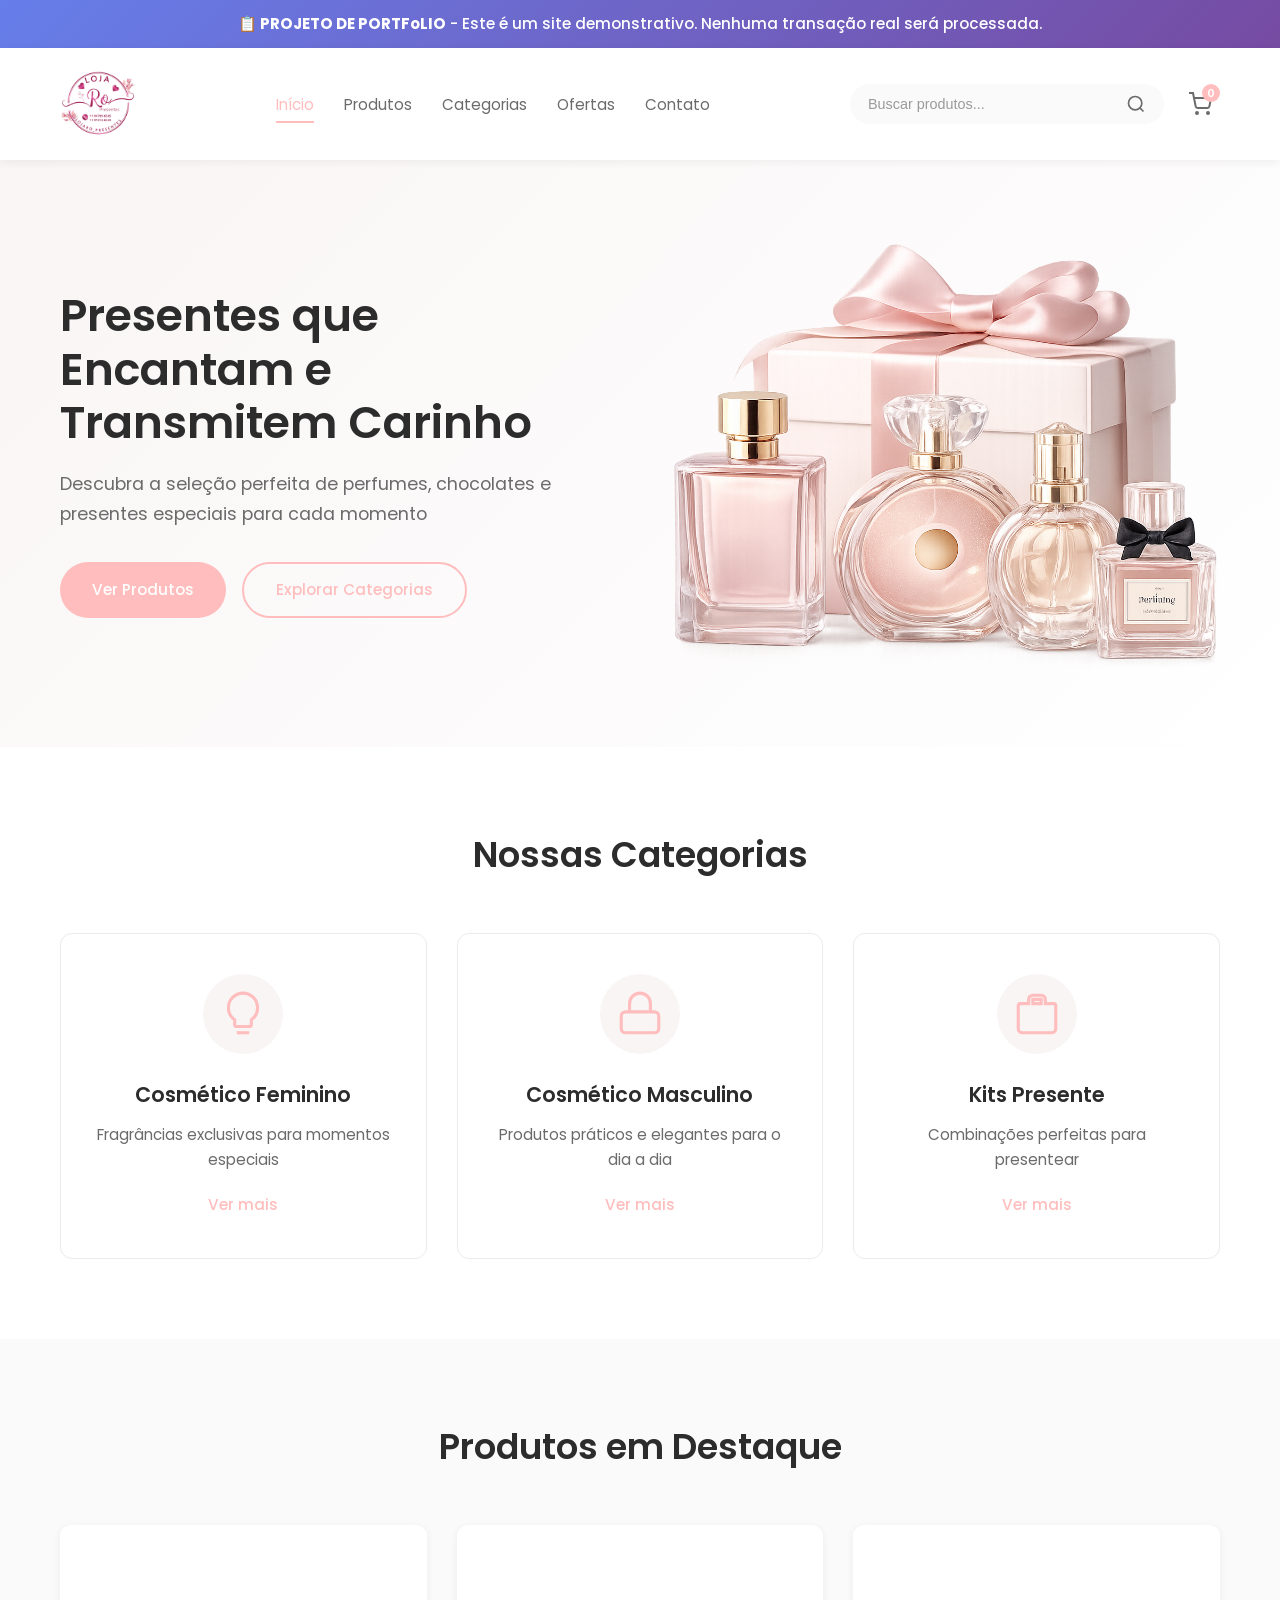
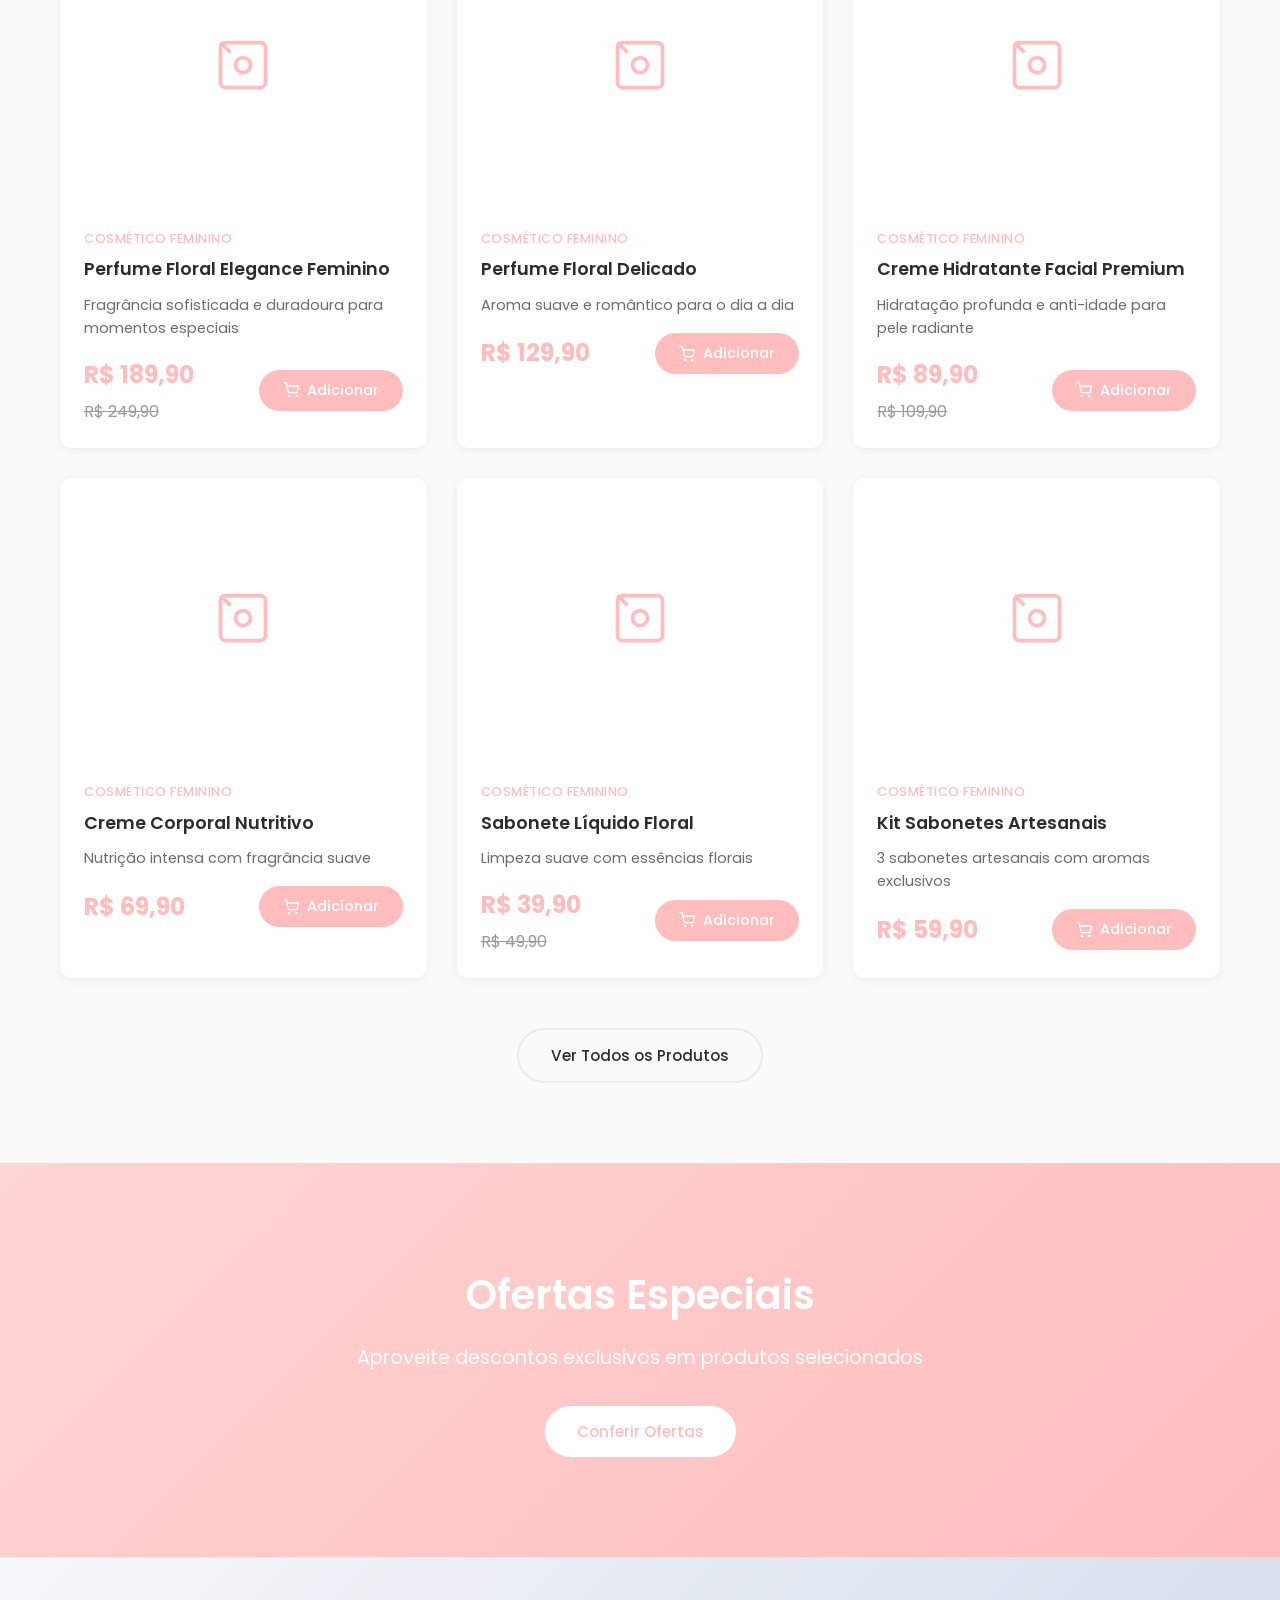
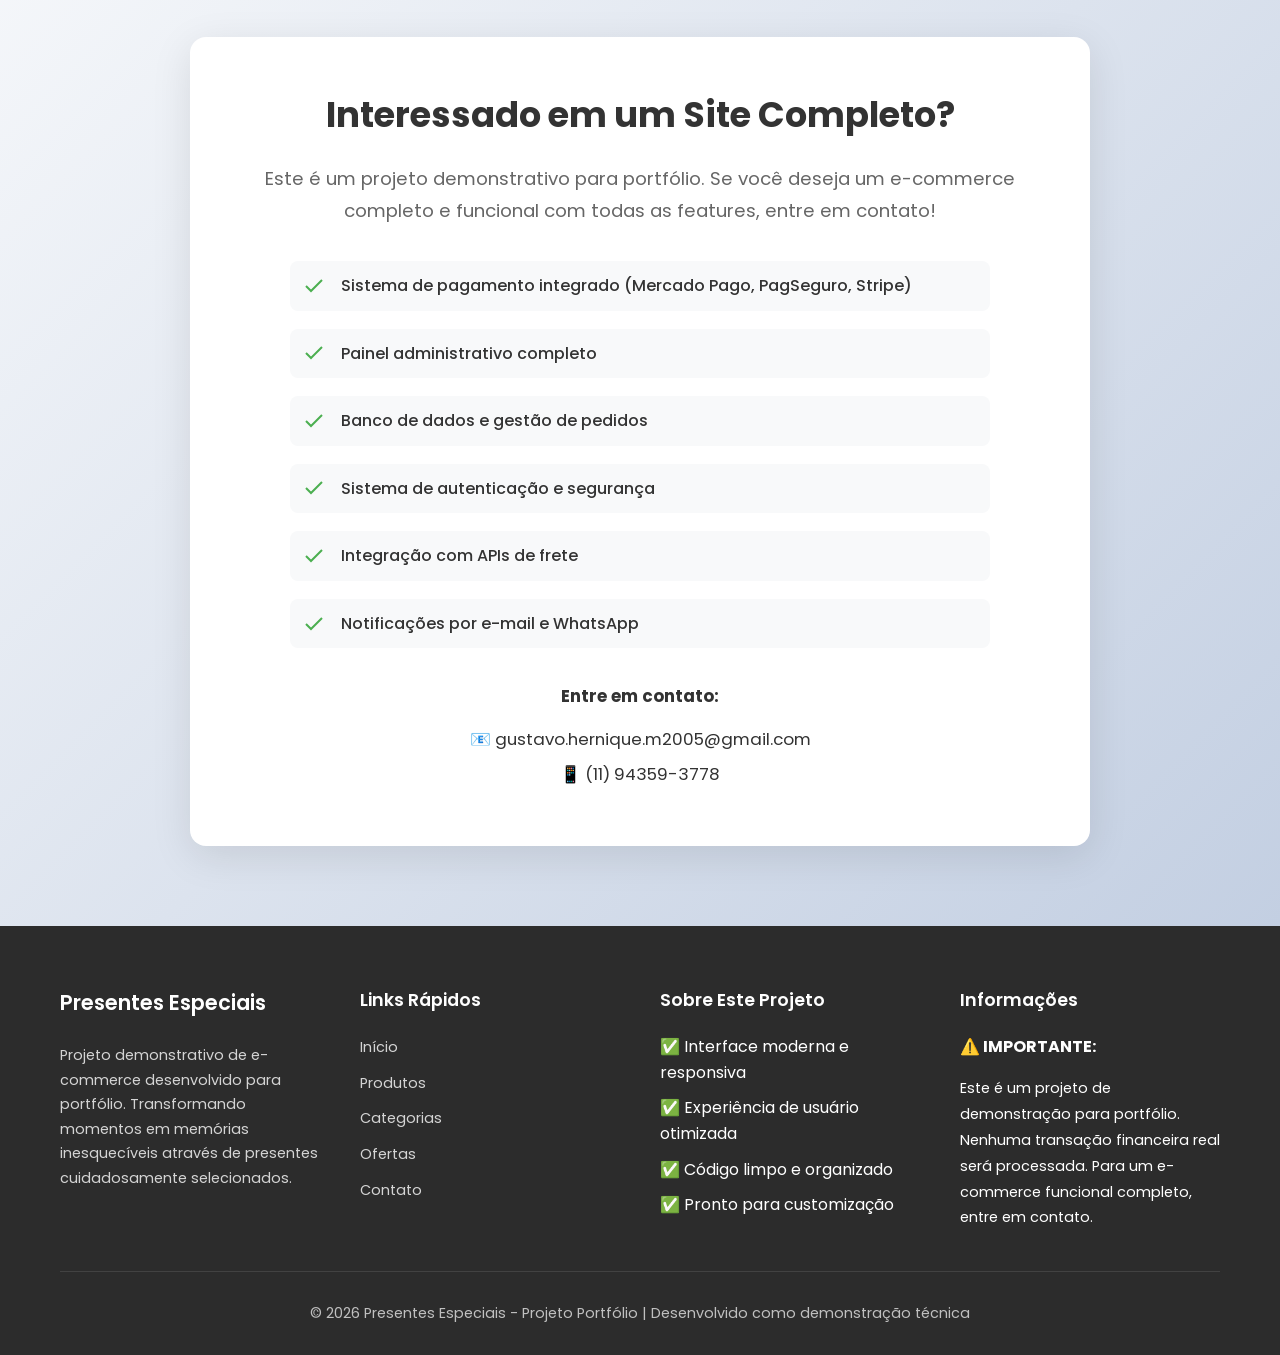
==== commit dece3688: "Atualização do index.html" ====
--- a/index.html
+++ b/index.html
@@ -15,7 +15,7 @@
     <div class="portfolio-banner">
         <div class="container">
             <p>
-                <strong>📋 PROJETO DE PORTFÓLIO</strong> - Este é um site demonstrativo. Nenhuma transação real será processada.
+                <strong>📋 PROJETO DE PORTFoLIO</strong> - Este é um site demonstrativo. Nenhuma transação real será processada.
             </p>
         </div>
     </div>
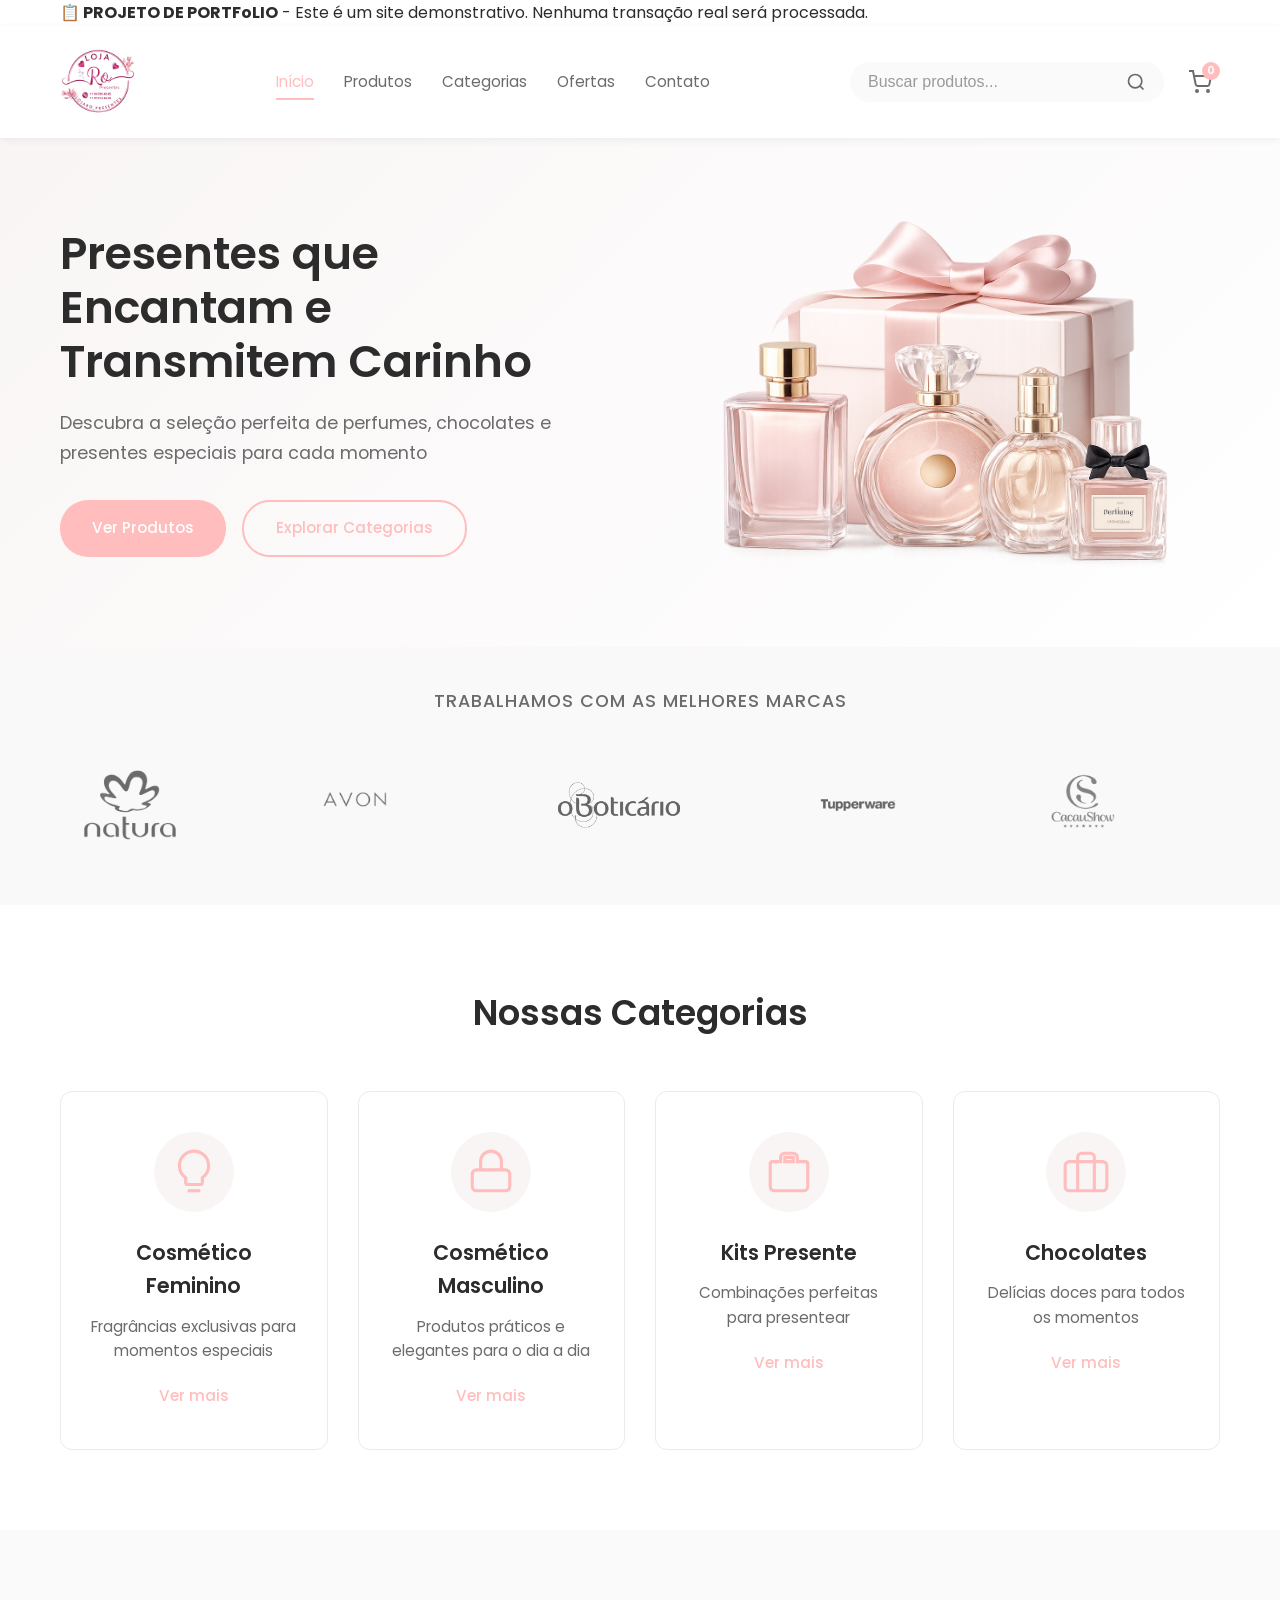
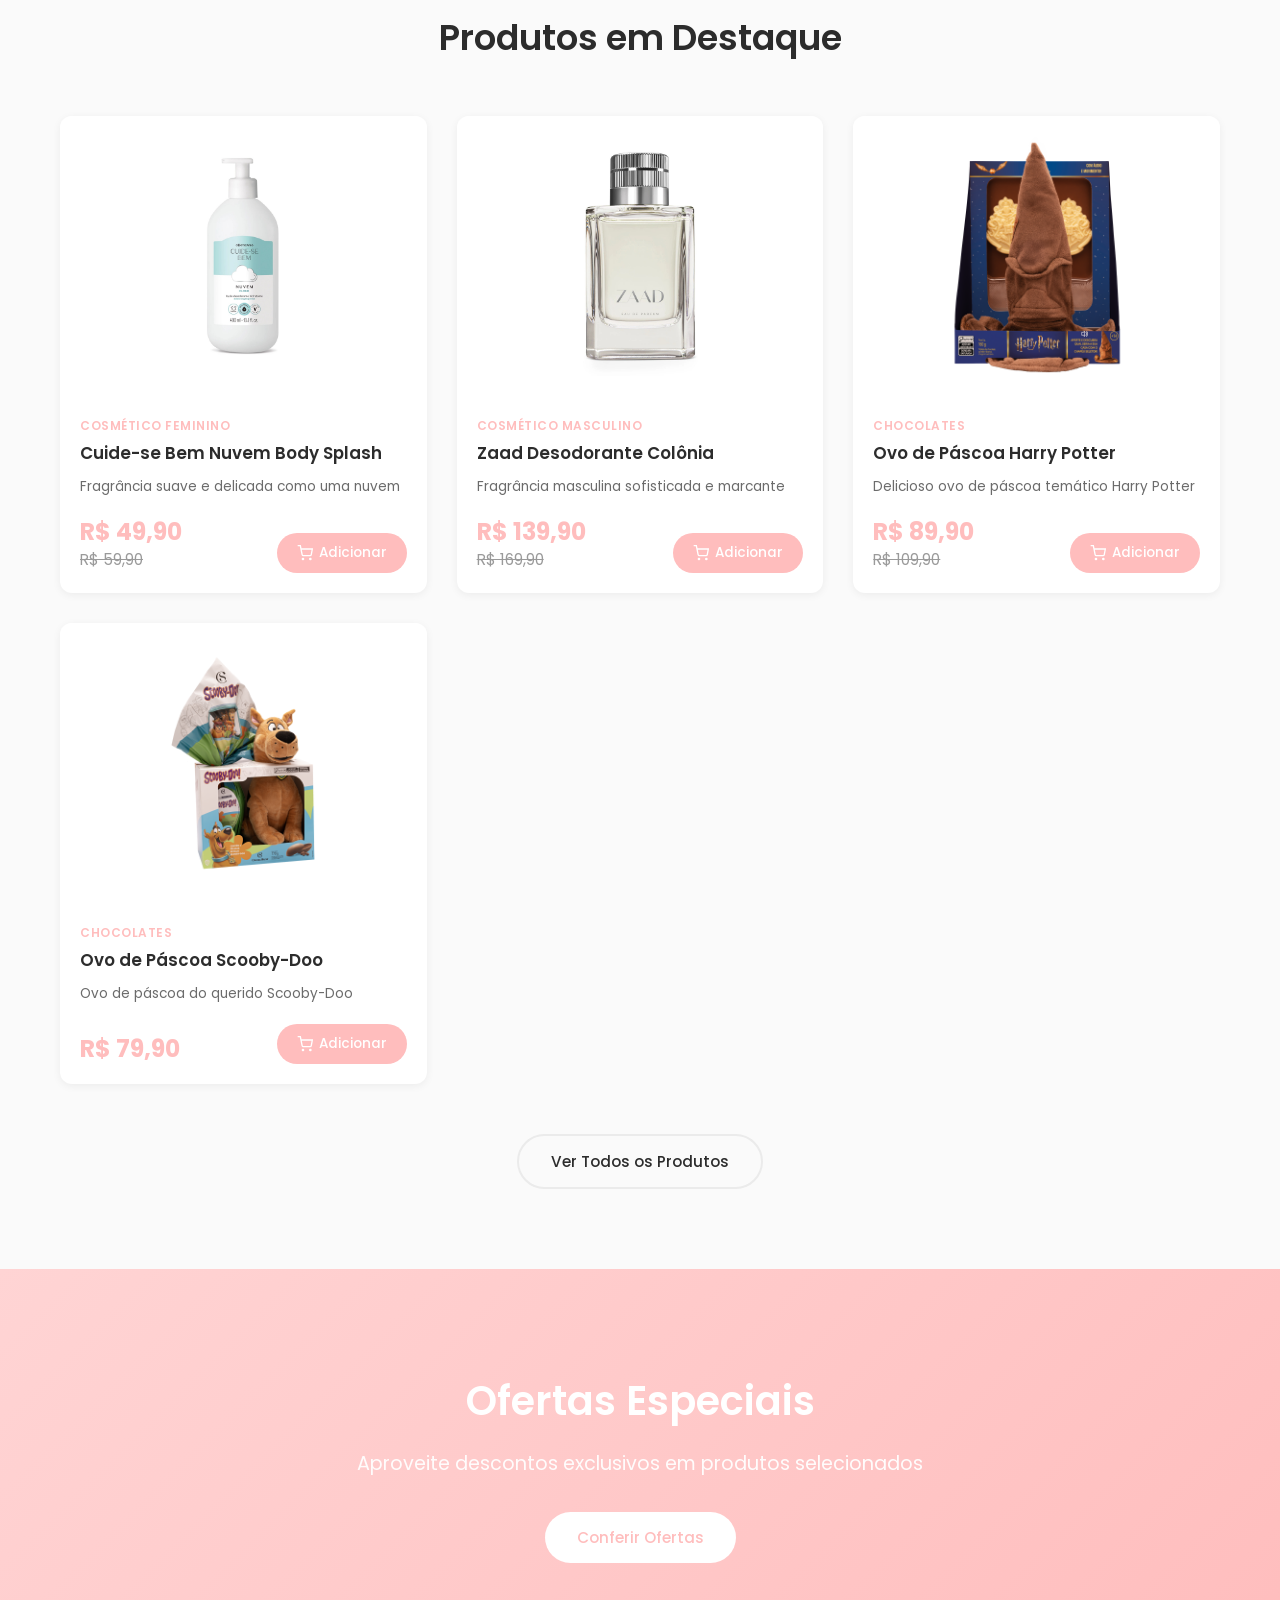
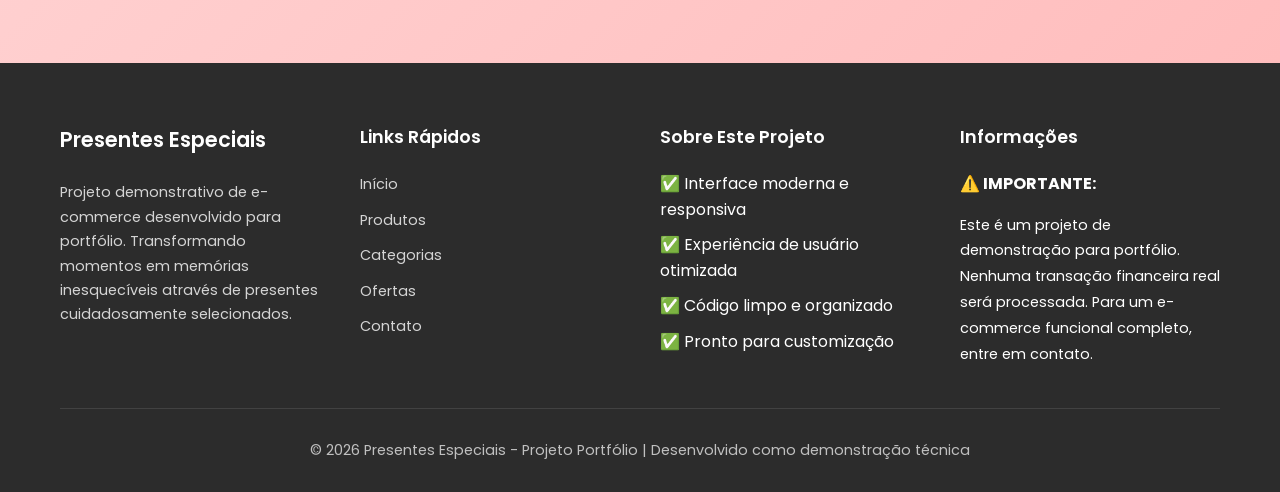
==== commit af5d5d5b: "Adicionar favicon com fundo rosa e remover produto duplicado dos destaques" ====
--- a/index.html
+++ b/index.html
@@ -5,6 +5,8 @@
     <meta name="viewport" content="width=device-width, initial-scale=1.0">
     <meta name="description" content="Loja virtual de presentes especiais - Perfumes, chocolates, Tupperware e muito mais - PROJETO DE PORTFÓLIO">
     <title>Presentes Especiais - Carinho em cada detalhe | PROJETO PORTFÓLIO</title>
+    <link rel="icon" type="image/png" href="img/Logoroofc (1).png">
+    <script src="js/favicon-generator.js"></script>
     <link rel="stylesheet" href="css/styles.css">
     <link rel="preconnect" href="https://fonts.googleapis.com">
     <link rel="preconnect" href="https://fonts.gstatic.com" crossorigin>
@@ -78,12 +80,54 @@
                     <h2 class="hero-title">Presentes que Encantam e Transmitem Carinho</h2>
                     <p class="hero-subtitle">Descubra a seleção perfeita de perfumes, chocolates e presentes especiais para cada momento</p>
                     <div class="hero-buttons">
-                        <a href="#produtos" class="btn btn-primary">Ver Produtos</a>
+                        <a href="pages/produtos.html" class="btn btn-primary">Ver Produtos</a>
                         <a href="#categorias" class="btn btn-secondary">Explorar Categorias</a>
                     </div>
                 </div>
                 <div class="hero-image">
                     <img src="img/logomadinha.png" alt="Presentes Especiais" class="hero-img">
+                </div>
+            </div>
+        </div>
+    </section>
+
+    <!-- Brands Carousel Section -->
+    <section class="brands-carousel-section">
+        <div class="container">
+            <h3 class="brands-title">Trabalhamos com as melhores marcas</h3>
+            <div class="brands-carousel-wrapper">
+                <div class="brands-carousel">
+                    <div class="brand-item">
+                        <img src="img/Nturalogo-removebg-preview.png" alt="Natura" class="brand-logo">
+                    </div>
+                    <div class="brand-item">
+                        <img src="img/avon.png" alt="Avon" class="brand-logo">
+                    </div>
+                    <div class="brand-item">
+                        <img src="img/oboticario-removebg-preview.png" alt="O Boticário" class="brand-logo">
+                    </div>
+                    <div class="brand-item">
+                        <img src="img/Tapperware.png" alt="Tupperware" class="brand-logo">
+                    </div>
+                    <div class="brand-item">
+                        <img src="img/cacaushow.png" alt="Cacau Show" class="brand-logo">
+                    </div>
+                    <!-- Duplicate for seamless loop -->
+                    <div class="brand-item">
+                        <img src="img/Nturalogo-removebg-preview.png" alt="Natura" class="brand-logo">
+                    </div>
+                    <div class="brand-item">
+                        <img src="img/avon.png" alt="Avon" class="brand-logo">
+                    </div>
+                    <div class="brand-item">
+                        <img src="img/oboticario-removebg-preview.png" alt="O Boticário" class="brand-logo">
+                    </div>
+                    <div class="brand-item">
+                        <img src="img/Tapperware.png" alt="Tupperware" class="brand-logo">
+                    </div>
+                    <div class="brand-item">
+                        <img src="img/cacaushow.png" alt="Cacau Show" class="brand-logo">
+                    </div>
                 </div>
             </div>
         </div>
@@ -129,6 +173,18 @@
                     <p class="category-description">Combinações perfeitas para presentear</p>
                     <button class="category-link" onclick="window.location.href='pages/produtos.html'; return false;" style="cursor:pointer;" onmouseover="this.style.transform='translateY(-2px)'" onmouseout="this.style.transform='translateY(0)'"({behavior:'smooth'})">Ver mais</button>
                 </div>
+
+                <div class="category-card">
+                    <div class="category-icon">
+                        <svg width="50" height="50" viewBox="0 0 24 24" fill="none" stroke="#ffbdbd" stroke-width="1.5">
+                            <rect x="2" y="7" width="20" height="14" rx="2" ry="2"></rect>
+                            <path d="M16 21V5a2 2 0 0 0-2-2h-4a2 2 0 0 0-2 2v16"></path>
+                        </svg>
+                    </div>
+                    <h3 class="category-title">Chocolates</h3>
+                    <p class="category-description">Delícias doces para todos os momentos</p>
+                    <button class="category-link" onclick="window.location.href='pages/chocolates.html'; return false;" style="cursor:pointer;" onmouseover="this.style.transform='translateY(-2px)'" onmouseout="this.style.transform='translateY(0)'"({behavior:'smooth'})">Ver mais</button>
+                </div>
             </div>
         </div>
     </section>
@@ -153,61 +209,6 @@
                 <h2 class="banner-title">Ofertas Especiais</h2>
                 <p class="banner-text">Aproveite descontos exclusivos em produtos selecionados</p>
                 <button class="btn btn-primary" onclick="window.location.href='pages/ofertas.html'">Conferir Ofertas</button>
-            </div>
-        </div>
-    </section>
-
-    <!-- Contact/Portfolio Section -->
-    <section class="contact-portfolio-section" id="contato">
-        <div class="container">
-            <div class="portfolio-info-box">
-                <h2>Interessado em um Site Completo?</h2>
-                <p>Este é um projeto demonstrativo para portfólio. Se você deseja um e-commerce completo e funcional com todas as features, entre em contato!</p>
-                
-                <div class="features-list">
-                    <div class="feature-item">
-                        <svg width="24" height="24" viewBox="0 0 24 24" fill="none" stroke="#4caf50" stroke-width="2">
-                            <path d="M20 6 9 17l-5-5"></path>
-                        </svg>
-                        <span>Sistema de pagamento integrado (Mercado Pago, PagSeguro, Stripe)</span>
-                    </div>
-                    <div class="feature-item">
-                        <svg width="24" height="24" viewBox="0 0 24 24" fill="none" stroke="#4caf50" stroke-width="2">
-                            <path d="M20 6 9 17l-5-5"></path>
-                        </svg>
-                        <span>Painel administrativo completo</span>
-                    </div>
-                    <div class="feature-item">
-                        <svg width="24" height="24" viewBox="0 0 24 24" fill="none" stroke="#4caf50" stroke-width="2">
-                            <path d="M20 6 9 17l-5-5"></path>
-                        </svg>
-                        <span>Banco de dados e gestão de pedidos</span>
-                    </div>
-                    <div class="feature-item">
-                        <svg width="24" height="24" viewBox="0 0 24 24" fill="none" stroke="#4caf50" stroke-width="2">
-                            <path d="M20 6 9 17l-5-5"></path>
-                        </svg>
-                        <span>Sistema de autenticação e segurança</span>
-                    </div>
-                    <div class="feature-item">
-                        <svg width="24" height="24" viewBox="0 0 24 24" fill="none" stroke="#4caf50" stroke-width="2">
-                            <path d="M20 6 9 17l-5-5"></path>
-                        </svg>
-                        <span>Integração com APIs de frete</span>
-                    </div>
-                    <div class="feature-item">
-                        <svg width="24" height="24" viewBox="0 0 24 24" fill="none" stroke="#4caf50" stroke-width="2">
-                            <path d="M20 6 9 17l-5-5"></path>
-                        </svg>
-                        <span>Notificações por e-mail e WhatsApp</span>
-                    </div>
-                </div>
-
-                <div class="cta-buttons">
-                    <p><strong>Entre em contato:</strong></p>
-                    <p style="margin-top: 16px;">📧 gustavo.hernique.m2005@gmail.com</p>
-                    <p>📱 (11) 94359-3778</p>
-                </div>
             </div>
         </div>
     </section>
--- a/css/styles.css
+++ b/css/styles.css
@@ -1,3 +1,152 @@
+/* ===================================
+   PREVENT MOBILE INPUT ZOOM FIX
+   =================================== */
+input[type="text"],
+input[type="search"],
+input[type="number"],
+input[type="email"],
+input[type="tel"],
+textarea,
+select {
+    font-size: 16px !important;
+}
+
+/* ===================================
+   FRETE 
+   =================================== */
+.frete-box {
+    background: #f8f8f8;
+    border-radius: 8px;
+    padding: 18px 16px 12px 16px;
+    margin: 18px 0 18px 0;
+    box-shadow: 0 2px 8px rgba(0,0,0,0.03);
+    max-width: 350px;
+}
+.frete-form {
+    display: flex;
+    gap: 8px;
+    margin-bottom: 8px;
+}
+.frete-input {
+    flex: 1;
+    padding: 8px 10px;
+    border: 1px solid #ddd;
+    border-radius: 4px;
+    font-size: 1rem;
+}
+.frete-resultado {
+    font-size: 1rem;
+    margin-top: 4px;
+}
+.frete-opcao {
+    background: #fff;
+    border-radius: 8px;
+    padding: 12px;
+    margin-bottom: 10px;
+    border: 2px solid #e0e0e0;
+    transition: all 0.3s ease;
+}
+.frete-opcao:hover {
+    border-color: var(--primary-light);
+    background: #fafafa;
+    transform: translateY(-2px);
+    box-shadow: 0 4px 8px rgba(0,0,0,0.08);
+}
+.frete-opcao strong {
+    color: var(--primary-color);
+    font-size: 1.1rem;
+}
+.frete-opcao span {
+    color: var(--text-secondary);
+    font-size: 0.9rem;
+}
+/* Total com Frete */
+.total-com-frete {
+    background: linear-gradient(135deg, #fff5f5 0%, #ffe8e8 100%);
+    border: 2px solid var(--primary-light);
+    border-radius: 12px;
+    padding: 20px;
+    margin: 20px 0;
+    text-align: center;
+    box-shadow: 0 4px 12px rgba(255, 189, 189, 0.2);
+}
+
+/* Delivery Options */
+.delivery-options {
+    background: #f8f8f8;
+    border-radius: 8px;
+    padding: 18px 16px;
+    margin: 20px 0;
+    box-shadow: 0 2px 8px rgba(0,0,0,0.03);
+}
+
+.delivery-options h3 {
+    font-size: 1.1rem;
+    font-weight: 600;
+    color: var(--text-primary);
+    margin-bottom: 12px;
+}
+
+.delivery-toggle {
+    display: flex;
+    gap: 12px;
+    flex-wrap: wrap;
+}
+
+.delivery-option {
+    flex: 1;
+    min-width: 150px;
+    position: relative;
+    cursor: pointer;
+}
+
+.delivery-option input[type="radio"] {
+    position: absolute;
+    opacity: 0;
+    width: 0;
+    height: 0;
+}
+
+.delivery-option-content {
+    display: flex;
+    flex-direction: column;
+    align-items: center;
+    gap: 8px;
+    padding: 14px 16px;
+    background: white;
+    border: 2px solid #e0e0e0;
+    border-radius: 8px;
+    transition: all 0.3s ease;
+    font-size: 0.95rem;
+    color: var(--text-secondary);
+    font-weight: 500;
+}
+
+.delivery-option:hover .delivery-option-content {
+    border-color: var(--primary-light);
+    background: #fafafa;
+    transform: translateY(-2px);
+    box-shadow: 0 4px 8px rgba(0,0,0,0.08);
+}
+
+.delivery-option.active .delivery-option-content,
+.delivery-option input[type="radio"]:checked + .delivery-option-content {
+    border-color: var(--primary-color);
+    background: linear-gradient(135deg, #fff5f5 0%, #ffe8e8 100%);
+    color: var(--primary-color);
+    font-weight: 600;
+    box-shadow: 0 4px 12px rgba(255, 189, 189, 0.25);
+}
+
+.delivery-option-content svg {
+    flex-shrink: 0;
+}
+
+.delivery-option-content span {
+    text-align: center;
+    line-height: 1.3;
+}
+
 /* ===================================
    RESET & BASE STYLES
    =================================== */
@@ -354,9 +503,12 @@
 }
 
 .hero-img {
-    width: 550px;
-    min-width: 550px;
+    width: 100%;
+    max-width: 450px;
+    min-width: unset;
     height: auto;
+    display: block;
+    margin: 0 auto;
 }
 
 
@@ -429,6 +581,74 @@
 }
 
 /* ===================================
+   BRANDS CAROUSEL SECTION
+   =================================== */
+
+.brands-carousel-section {
+    padding: 40px 0;
+    background: #f9f9f9;
+    overflow: hidden;
+}
+
+.brands-title {
+    text-align: center;
+    font-size: 1.1rem;
+    font-weight: 500;
+    color: var(--text-secondary);
+    margin-bottom: 30px;
+    text-transform: uppercase;
+    letter-spacing: 1px;
+}
+
+.brands-carousel-wrapper {
+    overflow: hidden;
+    position: relative;
+}
+
+.brands-carousel {
+    display: flex;
+    align-items: center;
+    gap: 60px;
+    animation: scrollBrands 30s linear infinite;
+    width: fit-content;
+}
+
+.brands-carousel:hover {
+    animation-play-state: paused;
+}
+
+.brand-item {
+    flex-shrink: 0;
+    display: flex;
+    align-items: center;
+    justify-content: center;
+    padding: 10px 20px;
+}
+
+.brand-logo {
+    height: 100px;
+    width: auto;
+    max-width: 280px;
+    object-fit: contain;
+    filter: grayscale(100%) opacity(0.6);
+    transition: all 0.3s ease;
+}
+
+.brand-logo:hover {
+    filter: grayscale(0%) opacity(1);
+    transform: scale(1.05);
+}
+
+@keyframes scrollBrands {
+    0% {
+        transform: translateX(0);
+    }
+    100% {
+        transform: translateX(-50%);
+    }
+}
+
+/* ===================================
    CATEGORIES SECTION
    =================================== */
 
@@ -525,11 +745,20 @@
     transition: var(--transition);
     display: flex;
     flex-direction: column;
+    position: relative;
 }
 
 .product-card:hover {
     transform: translateY(-8px);
     box-shadow: var(--shadow-lg);
+}
+
+.product-card-link {
+    display: flex;
+    flex-direction: column;
+    height: 100%;
+    color: inherit;
+    text-decoration: none;
 }
 
 .product-image {
@@ -540,13 +769,15 @@
     align-items: center;
     justify-content: center;
     overflow: hidden;
-    padding: 15px;
+    padding: 20px;
+    flex-shrink: 0;
 }
 
 .product-image img {
     width: 100%;
     height: 100%;
     object-fit: contain;
+    display: block;
 }
 
 .product-placeholder {
@@ -558,74 +789,79 @@
 }
 
 .product-info {
-    padding: 24px;
+    padding: 20px;
     flex: 1;
     display: flex;
     flex-direction: column;
+    gap: 8px;
 }
 
 .product-category {
-    font-size: 0.8rem;
+    font-size: 0.75rem;
     color: var(--primary-color);
-    font-weight: 500;
+    font-weight: 600;
     text-transform: uppercase;
     letter-spacing: 0.5px;
-    margin-bottom: 8px;
+    margin-bottom: 0;
 }
 
 .product-name {
-    font-size: 1.1rem;
+    font-size: 1.05rem;
     font-weight: 600;
     color: var(--text-primary);
+    margin-bottom: 4px;
+    line-height: 1.3;
+}
+
+.product-description {
+    font-size: 0.85rem;
+    color: var(--text-secondary);
     margin-bottom: 12px;
-    line-height: 1.4;
-}
-
-.product-description {
-    font-size: 0.9rem;
-    color: var(--text-secondary);
-    margin-bottom: 16px;
-    line-height: 1.6;
+    line-height: 1.5;
     flex: 1;
 }
 
 .product-footer {
     display: flex;
-    align-items: center;
+    align-items: flex-end;
     justify-content: space-between;
-    gap: 16px;
+    gap: 12px;
+    margin-top: auto;
 }
 
 .product-price {
     font-size: 1.5rem;
     font-weight: 700;
     color: var(--primary-color);
+    line-height: 1.2;
 }
 
 .product-old-price {
-    font-size: 1rem;
+    font-size: 0.95rem;
     color: var(--text-light);
     text-decoration: line-through;
-    margin-top: 4px;
+    margin-top: 2px;
+    display: block;
 }
 
 .add-to-cart-btn {
-    padding: 10px 24px;
+    padding: 10px 20px;
     background: var(--primary-color);
     color: white;
     border: none;
     border-radius: 24px;
-    font-size: 0.9rem;
+    font-size: 0.85rem;
     font-weight: 500;
     cursor: pointer;
     transition: var(--transition);
     display: flex;
     align-items: center;
-    gap: 8px;
+    gap: 6px;
     justify-content: center;
     white-space: nowrap;
     z-index: 10;
     position: relative;
+    flex-shrink: 0;
 }
 
 .add-to-cart-btn svg {
@@ -1020,7 +1256,8 @@
     }
 
     .hero-content {
-        grid-template-columns: 1fr;
+        display: flex;
+        flex-direction: column-reverse;
         gap: 40px;
     }
 
@@ -1033,15 +1270,65 @@
         height: 300px;
     }
 
+    /* Brands carousel em tablets */
+    .brands-carousel-section {
+        padding: 30px 0;
+    }
+
+    .brands-title {
+        font-size: 1rem;
+        margin-bottom: 25px;
+    }
+
+    .brands-carousel {
+        gap: 50px;
+    }
+
+    .brand-logo {
+        height: 85px;
+        max-width: 240px;
+    }
+
+    /* Categorias com scroll horizontal em tablets */
+    .categories .container {
+        overflow-x: auto;
+        -webkit-overflow-scrolling: touch;
+    }
+
     .categories-grid {
-        grid-template-columns: repeat(auto-fit, minmax(220px, 1fr));
+        display: flex !important;
+        flex-wrap: nowrap !important;
         gap: 20px;
+        overflow-x: auto;
+        -webkit-overflow-scrolling: touch;
+        scrollbar-width: none;
+        -ms-overflow-style: none;
+        grid-template-columns: unset !important;
+    }
+
+    .categories-grid::-webkit-scrollbar {
+        display: none;
+    }
+
+    .category-card {
+        flex: 0 0 280px;
+        min-width: 280px;
+        max-width: 280px;
     }
 
     .products-grid {
         grid-template-columns: repeat(auto-fill, minmax(240px, 1fr));
         gap: 20px;
     }
+    .hero-img {
+        max-width: 220px;
+        width: 100%;
+    }
+    .hero-buttons .btn {
+        font-size: 1rem;
+        padding: 12px 0;
+        min-width: 0;
+    }
 }
 
 @media (max-width: 640px) {
@@ -1073,8 +1360,31 @@
         flex-direction: column;
     }
 
+    /* Brands carousel em mobile */
+    .brands-carousel-section {
+        padding: 25px 0;
+    }
+
+    .brands-title {
+        font-size: 0.9rem;
+        margin-bottom: 20px;
+    }
+
+    .brands-carousel {
+        gap: 40px;
+        animation: scrollBrands 25s linear infinite;
+    }
+
+    .brand-logo {
+        height: 75px;
+        max-width: 200px;
+    }
+
     .btn {
         width: 100%;
+        min-height: 44px; /* Tamanho mínimo para toque confortável */
+        font-size: 1rem;
+        padding: 12px 20px;
     }
 
     .section-title {
@@ -1086,10 +1396,60 @@
         padding: 50px 0;
     }
 
+    /* Categorias com scroll horizontal no mobile */
+    .categories {
+        overflow: hidden;
+    }
+
+    .categories .container {
+        overflow-x: auto;
+        -webkit-overflow-scrolling: touch;
+    }
+
     .categories-grid {
-        grid-template-columns: 1fr;
-    }
-
+        display: flex !important;
+        flex-wrap: nowrap !important;
+        gap: 15px;
+        padding: 10px 0;
+        overflow-x: auto;
+        -webkit-overflow-scrolling: touch;
+        scrollbar-width: none;
+        -ms-overflow-style: none;
+        grid-template-columns: unset !important;
+    }
+
+    .categories-grid::-webkit-scrollbar {
+        display: none;
+    }
+
+    .category-card {
+        flex: 0 0 250px;
+        min-width: 250px;
+        max-width: 250px;
+        padding: 30px 20px;
+    }
+
+    .category-icon {
+        width: 70px;
+        height: 70px;
+        margin-bottom: 20px;
+    }
+
+    .category-icon svg {
+        width: 40px;
+        height: 40px;
+    }
+
+    .category-title {
+        font-size: 1.1rem;
+    }
+
+    .category-description {
+        font-size: 0.9rem;
+        margin-bottom: 16px;
+    }
+
+    /* Produtos em grid vertical */
     .products-grid {
         grid-template-columns: 1fr;
     }
@@ -1113,6 +1473,68 @@
 
     .cart-modal-content {
         max-width: 100%;
+    }
+    .hero-img {
+        max-width: 240px;
+        width: 100%;
+    }
+    .hero-buttons .btn {
+        font-size: 0.95rem;
+        padding: 10px 0;
+        min-width: 0;
+        min-height: 44px;
+    }
+    
+    /* Melhorias para botões de toque */
+    .add-to-cart-btn,
+    .quantity-btn,
+    .cart-btn,
+    .search-btn {
+        min-height: 44px;
+        min-width: 44px;
+        padding: 12px;
+    }
+    
+    /* Melhorar legibilidade de textos */
+    body {
+        font-size: 16px; /* Prevenir zoom automático em inputs no iOS */
+    }
+    
+    .product-name {
+        font-size: 1.1rem;
+        line-height: 1.4;
+    }
+    
+    .product-description {
+        font-size: 0.95rem;
+        line-height: 1.5;
+    }
+    
+    .product-price {
+        font-size: 1.3rem;
+    }
+    
+    /* Inputs maiores para mobile */
+    input[type="text"],
+    input[type="email"],
+    input[type="tel"],
+    input[type="number"],
+    textarea,
+    select {
+        min-height: 44px;
+        font-size: 16px;
+        padding: 12px 16px;
+    }
+    
+    /* Espaçamento adequado entre elementos clicáveis */
+    .product-footer {
+        gap: 12px;
+        flex-direction: column;
+        align-items: stretch;
+    }
+    
+    .product-footer .add-to-cart-btn {
+        width: 100%;
     }
 }
 
@@ -1184,6 +1606,18 @@
     padding: 40px 0;
     background: var(--bg-white);
     border-bottom: 1px solid var(--border-color);
+}
+
+.main-filters {
+    margin-bottom: 30px;
+}
+
+.filter-section-title {
+    font-size: 1.1rem;
+    font-weight: 600;
+    color: var(--text-primary);
+    margin-bottom: 20px;
+    text-align: center;
 }
 
 .filter-buttons {
@@ -1202,6 +1636,13 @@
     font-size: 0.95rem;
     font-weight: 500;
     transition: var(--transition);
+    display: flex;
+    align-items: center;
+    gap: 8px;
+}
+
+.filter-btn svg {
+    flex-shrink: 0;
 }
 
 .filter-btn:hover,
@@ -1209,6 +1650,36 @@
     background: var(--primary-color);
     border-color: var(--primary-color);
     color: white;
+}
+
+.filter-btn.active svg {
+    stroke: white;
+}
+
+.sub-filters {
+    padding: 25px;
+    background: var(--bg-subtle);
+    border-radius: 12px;
+    animation: slideDown 0.3s ease;
+}
+
+.sub-filter-title {
+    font-size: 0.95rem;
+    font-weight: 600;
+    color: var(--text-primary);
+    margin-bottom: 16px;
+    text-align: center;
+}
+
+@keyframes slideDown {
+    from {
+        opacity: 0;
+        transform: translateY(-10px);
+    }
+    to {
+        opacity: 1;
+        transform: translateY(0);
+    }
 }
 
 /* ===================================
@@ -1464,6 +1935,30 @@
         font-size: 2rem;
     }
 
+    /* Scroll horizontal para filtros em tablets */
+    .filters-section .container {
+        overflow-x: auto;
+        -webkit-overflow-scrolling: touch;
+    }
+
+    .filter-buttons {
+        flex-wrap: nowrap !important;
+        justify-content: flex-start !important;
+        overflow-x: auto;
+        -webkit-overflow-scrolling: touch;
+        scrollbar-width: none;
+        -ms-overflow-style: none;
+    }
+
+    .filter-buttons::-webkit-scrollbar {
+        display: none;
+    }
+
+    .filter-btn {
+        white-space: nowrap;
+        flex-shrink: 0;
+    }
+
     .category-detail-content,
     .category-detail-content.reverse {
         grid-template-columns: 1fr;
@@ -1503,13 +1998,32 @@
         padding: 30px 0;
     }
 
+    .filters-section .container {
+        overflow-x: auto;
+        -webkit-overflow-scrolling: touch;
+    }
+
     .filter-buttons {
-        gap: 8px;
+        display: flex !important;
+        flex-wrap: nowrap !important;
+        gap: 10px;
+        justify-content: flex-start !important;
+        overflow-x: auto;
+        padding: 10px 0;
+        -webkit-overflow-scrolling: touch;
+        scrollbar-width: none; /* Firefox */
+        -ms-overflow-style: none; /* IE/Edge */
+    }
+
+    .filter-buttons::-webkit-scrollbar {
+        display: none; /* Chrome/Safari/Opera */
     }
 
     .filter-btn {
-        padding: 8px 16px;
-        font-size: 0.85rem;
+        padding: 10px 20px;
+        font-size: 0.9rem;
+        white-space: nowrap;
+        flex-shrink: 0;
     }
 
     .category-detail {
@@ -1638,13 +2152,14 @@
     flex-direction: row;
     gap: 20px;
     align-items: flex-start;
+    width: 100%;
 }
 
 .product-gallery-thumbs {
     display: flex;
     flex-direction: column;
     gap: 12px;
-    order: 1;
+    flex-shrink: 0;
 }
 
 .gallery-thumb {
@@ -1657,6 +2172,7 @@
     transition: var(--transition);
     opacity: 0.7;
     flex-shrink: 0;
+    display: block;
 }
 
 .gallery-thumb:hover {
@@ -1677,7 +2193,7 @@
     overflow: hidden;
     box-shadow: var(--shadow-md);
     background: var(--bg-white);
-    order: 2;
+    min-width: 0;
 }
 
 .product-gallery-main img {
@@ -1840,20 +2356,9 @@
     margin-top: 80px;
 }
 
-.product-card-link {
-    display: block;
-    height: 100%;
-    color: inherit;
-    text-decoration: none;
-}
-
-.product-card-link .add-to-cart-btn {
-    pointer-events: auto;
-}
-
-.product-card-link:hover .product-card {
-    transform: translateY(-8px);
-    box-shadow: var(--shadow-lg);
+/* Ocultar descrição dos produtos apenas em produtos relacionados */
+.related-products .product-description {
+    display: none;
 }
 
 @media (max-width: 968px) {
@@ -1867,18 +2372,26 @@
         top: 0;
     }
     
+    /* Manter layout igual ao desktop: miniaturas à esquerda, imagem grande à direita */
     .product-gallery {
-        flex-direction: column;
+        flex-direction: row !important;
+        gap: 15px;
+        align-items: flex-start;
+        justify-content: flex-start;
     }
     
     .product-gallery-thumbs {
-        flex-direction: row;
-        order: 2;
-        justify-content: center;
+        flex-direction: column !important;
+        justify-content: flex-start;
+        width: 80px;
+        min-width: 80px;
+        max-width: 80px;
+        flex-shrink: 0;
     }
     
     .product-gallery-main {
-        order: 1;
+        flex: 1;
+        min-width: 0;
     }
     
     .gallery-thumb {
@@ -1920,6 +2433,7 @@
 
     .product-detail-title {
         font-size: 1.8rem;
+        line-height: 1.3;
     }
 
     .product-detail-price {
@@ -1929,104 +2443,346 @@
     .product-detail-old-price {
         font-size: 1.2rem;
     }
-}
-
-/* ========== PORTFOLIO SPECIFIC STYLES ========== */
-
-/* Portfolio Banner */
-.portfolio-banner {
-    background: linear-gradient(135deg, #667eea 0%, #764ba2 100%);
-    color: white;
-    padding: 12px 0;
-    text-align: center;
-    position: sticky;
-    top: 0;
-    z-index: 1000;
-    box-shadow: 0 2px 10px rgba(0, 0, 0, 0.1);
-}
-
-.portfolio-banner p {
-    margin: 0;
-    font-size: 0.95rem;
-    font-weight: 500;
-}
-
-.portfolio-banner strong {
-    font-weight: 700;
-}
-
-/* Contact/Portfolio Section */
-.contact-portfolio-section {
-    padding: 80px 0;
-    background: linear-gradient(135deg, #f5f7fa 0%, #c3cfe2 100%);
-}
-
-.portfolio-info-box {
-    background: white;
-    border-radius: 16px;
-    padding: 50px;
-    box-shadow: 0 10px 40px rgba(0, 0, 0, 0.1);
-    text-align: center;
-    max-width: 900px;
-    margin: 0 auto;
-}
-
-.portfolio-info-box h2 {
-    font-size: 2.2rem;
-    color: #333;
-    margin-bottom: 20px;
-}
-
-.portfolio-info-box > p {
-    font-size: 1.15rem;
-    color: #666;
-    margin-bottom: 35px;
-    line-height: 1.7;
-}
-
-.features-list {
-    text-align: left;
-    max-width: 700px;
-    margin: 0 auto 35px;
-}
-
-.feature-item {
-    display: flex;
-    align-items: center;
-    gap: 15px;
-    margin-bottom: 18px;
-    padding: 12px;
-    background: #f8f9fa;
-    border-radius: 8px;
-    transition: transform 0.2s;
-}
-
-.feature-item:hover {
-    transform: translateX(5px);
-    background: #e9ecef;
-}
-
-.feature-item svg {
-    flex-shrink: 0;
-}
-
-.feature-item span {
-    font-size: 1rem;
-    color: #333;
-    font-weight: 500;
-}
-
-.cta-buttons {
-    margin-top: 30px;
-}
-
-.cta-buttons p {
-    font-size: 1.05rem;
-    color: #333;
-    margin-bottom: 8px;
-}
-
-/* Demo Checkout Modal */
+    
+    /* ===================================
+       CARDS DE PRODUTOS - MOBILE OTIMIZADO
+       =================================== */
+    .products-grid {
+        grid-template-columns: repeat(2, 1fr) !important;
+        gap: 12px !important;
+        padding: 0 8px;
+    }
+    
+    .product-card {
+        border-radius: 12px;
+        display: flex !important;
+        flex-direction: column !important;
+        height: 100%;
+    }
+    
+    .product-image {
+        height: 140px !important;
+        padding: 8px;
+        flex-shrink: 0;
+    }
+    
+    .product-info {
+        padding: 10px !important;
+        display: flex !important;
+        flex-direction: column !important;
+        flex: 1;
+    }
+    
+    .product-category {
+        font-size: 0.65rem !important;
+        margin-bottom: 4px !important;
+        flex-shrink: 0;
+    }
+    
+    .product-name {
+        font-size: 0.85rem !important;
+        margin-bottom: 6px !important;
+        line-height: 1.3 !important;
+        display: -webkit-box;
+        -webkit-line-clamp: 2;
+        -webkit-box-orient: vertical;
+        overflow: hidden;
+        min-height: 2.2em;
+        flex-shrink: 0;
+    }
+    
+    .product-description {
+        display: none !important;
+    }
+    
+    .product-footer {
+        flex-direction: column;
+        align-items: flex-start !important;
+        gap: 8px !important;
+        margin-top: auto;
+        padding-top: 8px;
+    }
+    
+    .product-price {
+        font-size: 1.1rem !important;
+    }
+    
+    .product-old-price {
+        font-size: 0.8rem !important;
+    }
+    
+    .add-to-cart-btn {
+        width: 100%;
+        padding: 8px 16px !important;
+        font-size: 0.8rem !important;
+        border-radius: 20px;
+    }
+    
+    .add-to-cart-btn svg {
+        width: 14px;
+        height: 14px;
+    }
+    
+    /* ===================================
+       FIM CARDS DE PRODUTOS MOBILE
+       =================================== */
+    
+    /* Galeria de imagens mobile - FORÇAR miniaturas à esquerda em coluna */
+    .product-gallery {
+        display: flex !important;
+        flex-direction: row !important;
+        gap: 8px;
+        align-items: flex-start !important;
+        justify-content: flex-start !important;
+    }
+    
+    .product-gallery-thumbs {
+        display: flex !important;
+        flex-direction: column !important;
+        width: 55px;
+        min-width: 55px;
+        max-width: 55px;
+        flex-shrink: 0;
+        gap: 8px;
+        align-self: flex-start;
+    }
+    
+    .product-gallery-main {
+        flex: 1;
+        min-width: 0;
+    }
+    
+    .gallery-thumb {
+        width: 55px;
+        height: 55px;
+        border-width: 2px;
+    }
+    
+    /* Melhorar área de frete no mobile */
+    .frete-box {
+        max-width: 100%;
+        padding: 16px;
+    }
+    
+    .frete-form {
+        flex-direction: column;
+        gap: 10px;
+    }
+    
+    .frete-input,
+    .frete-form .btn {
+        width: 100%;
+        min-height: 44px;
+        font-size: 1rem;
+    }
+    
+    .frete-opcao {
+        padding: 14px;
+        margin-bottom: 12px;
+    }
+    
+    .frete-opcao strong {
+        font-size: 1.15rem;
+    }
+    
+    /* Total com frete no mobile */
+    .total-com-frete {
+        padding: 16px;
+        margin: 16px 0;
+    }
+    
+    /* Botões de quantidade maiores para toque */
+    .quantity-selector .quantity-btn {
+        width: 44px;
+        height: 44px;
+        font-size: 1.4rem;
+    }
+    
+    .quantity-selector input {
+        font-size: 1.2rem;
+        min-width: 50px;
+    }
+    
+    /* Descrição do produto */
+    .product-detail-description {
+        margin-bottom: 30px;
+        padding-bottom: 24px;
+    }
+    
+    .product-detail-description h3 {
+        font-size: 1.2rem;
+    }
+    
+    .product-detail-description p {
+        font-size: 1rem;
+        line-height: 1.7;
+    }
+    
+    /* Botões de entrega no mobile */
+    .delivery-toggle {
+        flex-direction: column;
+        gap: 10px;
+    }
+    
+    .delivery-option {
+        min-width: 100%;
+    }
+    
+    .delivery-option-content {
+        padding: 16px;
+        flex-direction: row;
+        justify-content: center;
+        gap: 12px;
+        min-height: 56px;
+    }
+    
+    .delivery-option-content svg {
+        width: 22px;
+        height: 22px;
+    }
+    
+    .delivery-option-content span {
+        font-size: 1rem;
+    }
+
+    /* Produtos relacionados com scroll horizontal no mobile */
+    .related-products {
+        margin-top: 50px;
+        overflow: hidden;
+    }
+
+    .related-products .section-title {
+        font-size: 1.5rem;
+        margin-bottom: 20px;
+    }
+
+    .related-products .products-grid {
+        display: flex !important;
+        flex-wrap: nowrap !important;
+        overflow-x: auto;
+        gap: 15px;
+        padding: 10px 0;
+        -webkit-overflow-scrolling: touch;
+        scrollbar-width: none;
+        -ms-overflow-style: none;
+        grid-template-columns: unset !important;
+    }
+
+    .related-products .products-grid::-webkit-scrollbar {
+        display: none;
+    }
+
+    .related-products .product-card {
+        flex: 0 0 200px;
+        min-width: 200px;
+        max-width: 200px;
+    }
+
+    .related-products .product-img {
+        height: 200px;
+    }
+
+    .related-products .product-info {
+        padding: 12px;
+    }
+
+    .related-products .product-title {
+        font-size: 0.9rem;
+        line-height: 1.3;
+        margin-bottom: 8px;
+        display: -webkit-box;
+        -webkit-line-clamp: 2;
+        -webkit-box-orient: vertical;
+        overflow: hidden;
+    }
+
+    .related-products .product-price {
+        font-size: 1.1rem;
+        margin-bottom: 8px;
+    }
+
+    .related-products .add-to-cart-btn {
+        padding: 8px 12px;
+        font-size: 0.85rem;
+    }
+}
+
+/* Media query adicional para telas muito pequenas */
+@media (max-width: 480px) {
+    .product-gallery {
+        gap: 6px !important;
+    }
+    
+    .product-gallery-thumbs {
+        width: 50px !important;
+        min-width: 50px !important;
+        max-width: 50px !important;
+        gap: 6px !important;
+    }
+    
+    .gallery-thumb {
+        width: 50px !important;
+        height: 50px !important;
+        border-width: 2px !important;
+    }
+    
+    .product-gallery-main {
+        flex: 1 !important;
+    }
+
+    /* Produtos relacionados ainda menores em telas pequenas */
+    .related-products .product-card {
+        flex: 0 0 170px;
+        min-width: 170px;
+        max-width: 170px;
+    }
+
+    .related-products .product-img {
+        height: 170px;
+    }
+
+    .related-products .product-info {
+        padding: 10px;
+    }
+
+    .related-products .product-title {
+        font-size: 0.85rem;
+    }
+
+    .related-products .product-price {
+        font-size: 1rem;
+    }
+
+    /* Categorias ainda menores em telas pequenas */
+    .category-card {
+        flex: 0 0 220px;
+        min-width: 220px;
+        max-width: 220px;
+        padding: 25px 15px;
+    }
+
+    .category-icon {
+        width: 60px;
+        height: 60px;
+        margin-bottom: 16px;
+    }
+
+    .category-icon svg {
+        width: 35px;
+        height: 35px;
+    }
+
+    .category-title {
+        font-size: 1rem;
+    }
+
+    .category-description {
+        font-size: 0.85rem;
+    }
+}
+/* ===================================
+   DEMO CHECKOUT MODAL
+   =================================== */
 .demo-checkout-modal {
     display: none;
     position: fixed;
@@ -2034,11 +2790,11 @@
     left: 0;
     width: 100%;
     height: 100%;
-    background: rgba(0, 0, 0, 0.7);
+    background-color: rgba(0, 0, 0, 0.7);
     z-index: 10000;
     justify-content: center;
     align-items: center;
-    padding: 20px;
+    animation: fadeIn 0.3s ease;
 }
 
 .demo-checkout-modal.active {
@@ -2047,329 +2803,142 @@
 
 .demo-checkout-content {
     background: white;
-    border-radius: 20px;
-    padding: 0;
+    border-radius: 16px;
     max-width: 600px;
-    width: 100%;
+    width: 90%;
+    max-height: 90vh;
+    overflow-y: auto;
     position: relative;
     animation: slideUp 0.3s ease;
-    max-height: 90vh;
-    overflow-y: auto;
-}
-
-@keyframes slideUp {
-    from {
-        opacity: 0;
-        transform: translateY(30px);
-    }
-    to {
-        opacity: 1;
-        transform: translateY(0);
-    }
-}
-
-.demo-checkout-content .close-modal {
-    position: absolute;
-    top: 20px;
-    right: 20px;
-    background: none;
-    border: none;
-    cursor: pointer;
-    padding: 5px;
-    z-index: 1;
-    transition: transform 0.2s;
-}
-
-.demo-checkout-content .close-modal:hover {
-    transform: rotate(90deg);
+    box-shadow: 0 10px 40px rgba(0, 0, 0, 0.3);
 }
 
 .demo-checkout-body {
-    padding: 50px 40px;
+    padding: 40px 30px;
     text-align: center;
 }
 
 .demo-icon {
-    margin-bottom: 25px;
+    margin: 0 auto 20px;
+    width: 80px;
+    height: 80px;
+    border-radius: 50%;
+    background: #fff3cd;
+    display: flex;
+    align-items: center;
+    justify-content: center;
 }
 
 .demo-checkout-body h3 {
-    font-size: 2rem;
-    color: #333;
-    margin-bottom: 18px;
+    font-size: 1.8rem;
+    color: var(--text-primary);
+    margin-bottom: 16px;
+    font-weight: 600;
 }
 
 .demo-checkout-body > p {
-    font-size: 1.1rem;
-    color: #666;
-    line-height: 1.7;
-    margin-bottom: 30px;
+    font-size: 1.05rem;
+    color: var(--text-secondary);
+    line-height: 1.6;
+    margin-bottom: 24px;
 }
 
 .demo-features-box {
     background: #f8f9fa;
-    padding: 25px;
     border-radius: 12px;
-    margin-bottom: 30px;
+    padding: 24px;
+    margin: 24px 0;
     text-align: left;
 }
 
 .demo-features-box h4 {
-    font-size: 1.1rem;
-    color: #333;
-    margin-bottom: 15px;
-    text-align: center;
+    font-size: 1.15rem;
+    color: var(--text-primary);
+    margin-bottom: 16px;
+    font-weight: 600;
 }
 
 .demo-features-box ul {
     list-style: none;
     padding: 0;
+    margin: 0;
 }
 
 .demo-features-box li {
+    padding: 8px 0;
     font-size: 0.95rem;
-    color: #555;
-    margin-bottom: 10px;
-    padding-left: 5px;
+    color: var(--text-secondary);
+    display: flex;
+    align-items: center;
+    gap: 8px;
 }
 
 .demo-cta-buttons {
-    display: flex;
-    flex-direction: column;
-    gap: 12px;
+    margin-top: 24px;
 }
 
 .demo-cta-buttons p {
-    font-size: 1.05rem;
-    color: #333;
-    font-weight: 600;
-    margin-bottom: 8px;
+    font-size: 1.1rem;
+    font-weight: 600;
+    margin-bottom: 16px;
+    color: var(--text-primary);
 }
 
 .demo-cta-buttons .btn {
-    width: 100%;
-}
-
-/* Responsive adjustments for portfolio elements */
+    margin: 8px;
+    min-width: 200px;
+}
+
+.demo-cta-buttons .btn-outline {
+    background: transparent;
+    color: var(--primary-color);
+    border: 2px solid var(--primary-color);
+}
+
+.demo-cta-buttons .btn-outline:hover {
+    background: var(--primary-color);
+    color: white;
+}
+
+@keyframes fadeIn {
+    from {
+        opacity: 0;
+    }
+    to {
+        opacity: 1;
+    }
+}
+
+@keyframes slideUp {
+    from {
+        transform: translateY(50px);
+        opacity: 0;
+    }
+    to {
+        transform: translateY(0);
+        opacity: 1;
+    }
+}
+
 @media (max-width: 768px) {
-    .portfolio-banner p {
-        font-size: 0.85rem;
-        padding: 0 15px;
-    }
-    
-    .portfolio-info-box {
-        padding: 35px 25px;
-    }
-    
-    .portfolio-info-box h2 {
-        font-size: 1.7rem;
-    }
-    
     .demo-checkout-body {
-        padding: 40px 25px;
-    }
-    
+        padding: 30px 20px;
+    }
+
     .demo-checkout-body h3 {
-        font-size: 1.6rem;
-    }
-}
-
-/* ========== PAGE HEADER STYLES ========== */
-.page-header {
-    background: linear-gradient(135deg, #ffd4d4 0%, #ffbdbd 100%);
-    padding: 80px 0 60px;
-    text-align: center;
-    margin-top: 0;
-}
-
-.page-title {
-    font-size: 2.8rem;
-    color: white;
-    margin-bottom: 15px;
-    font-weight: 700;
-}
-
-.page-subtitle {
-    font-size: 1.2rem;
-    color: rgba(255, 255, 255, 0.95);
-    font-weight: 400;
-}
-
-/* ========== CATEGORIES DETAILED STYLES ========== */
-.categories-detailed {
-    padding: 80px 0;
-    background: #fafafa;
-}
-
-.category-detail {
-    background: white;
-    border-radius: 16px;
-    padding: 50px;
-    margin-bottom: 40px;
-    box-shadow: 0 4px 20px rgba(0, 0, 0, 0.08);
-}
-
-.category-detail-content {
-    display: grid;
-    grid-template-columns: 150px 1fr;
-    gap: 40px;
-    align-items: center;
-}
-
-.category-detail-content.reverse {
-    grid-template-columns: 1fr 150px;
-}
-
-.category-detail-icon {
-    display: flex;
-    align-items: center;
-    justify-content: center;
-}
-
-.category-detail-title {
-    font-size: 2rem;
-    color: #2c2c2c;
-    margin-bottom: 15px;
-}
-
-.category-detail-description {
-    font-size: 1.05rem;
-    color: #6b6b6b;
-    line-height: 1.8;
-    margin-bottom: 25px;
-}
-
-/* ========== CONTACT PAGE STYLES ========== */
-.contact-section {
-    padding: 80px 0;
-}
-
-.contact-grid {
-    display: grid;
-    grid-template-columns: 1fr 1fr;
-    gap: 60px;
-}
-
-.contact-info-title {
-    font-size: 2rem;
-    color: #2c2c2c;
-    margin-bottom: 20px;
-}
-
-.contact-info-text {
-    font-size: 1.05rem;
-    color: #6b6b6b;
-    line-height: 1.8;
-    margin-bottom: 40px;
-}
-
-.contact-methods {
-    display: grid;
-    gap: 25px;
-}
-
-.contact-method {
-    display: flex;
-    align-items: flex-start;
-    gap: 20px;
-    padding: 20px;
-    background: #f9f5f5;
-    border-radius: 12px;
-    transition: transform 0.2s;
-}
-
-.contact-method:hover {
-    transform: translateX(5px);
-}
-
-.contact-method-icon {
-    flex-shrink: 0;
-}
-
-.contact-method h4 {
-    font-size: 1.1rem;
-    color: #2c2c2c;
-    margin-bottom: 8px;
-}
-
-.contact-method p {
-    font-size: 0.95rem;
-    color: #6b6b6b;
-    line-height: 1.6;
-}
-
-.contact-form-container {
-    background: #f9f5f5;
-    padding: 40px;
-    border-radius: 16px;
-}
-
-.contact-form {
-    display: grid;
-    gap: 20px;
-}
-
-.form-group {
-    display: flex;
-    flex-direction: column;
-}
-
-.form-group label {
-    font-size: 0.95rem;
-    color: #2c2c2c;
-    font-weight: 500;
-    margin-bottom: 8px;
-}
-
-.form-input, .form-textarea {
-    padding: 12px 16px;
-    border: 2px solid #e0e0e0;
-    border-radius: 8px;
-    font-size: 1rem;
-    font-family: 'Poppins', sans-serif;
-    transition: border-color 0.3s;
-}
-
-.form-input:focus, .form-textarea:focus {
-    outline: none;
-    border-color: #ffbdbd;
-}
-
-.form-textarea {
-    resize: vertical;
-    min-height: 120px;
-}
-
-/* ========== RESPONSIVE ADJUSTMENTS ========== */
-@media (max-width: 768px) {
-    .page-header {
-        padding: 60px 0 40px;
-    }
-    
-    .page-title {
-        font-size: 2rem;
-    }
-    
-    .page-subtitle {
-        font-size: 1rem;
-    }
-    
-    .category-detail {
-        padding: 30px 20px;
-    }
-    
-    .category-detail-content,
-    .category-detail-content.reverse {
-        grid-template-columns: 1fr;
-        text-align: center;
-    }
-    
-    .contact-grid {
-        grid-template-columns: 1fr;
-        gap: 40px;
-    }
-    
-    .contact-form-container {
-        padding: 30px 20px;
-    }
-}
+        font-size: 1.5rem;
+    }
+
+    .demo-checkout-body > p {
+        font-size: 0.95rem;
+    }
+
+    .demo-features-box {
+        padding: 20px;
+    }
+
+    .demo-cta-buttons .btn {
+        min-width: 160px;
+        font-size: 0.9rem;
+    }
+}
